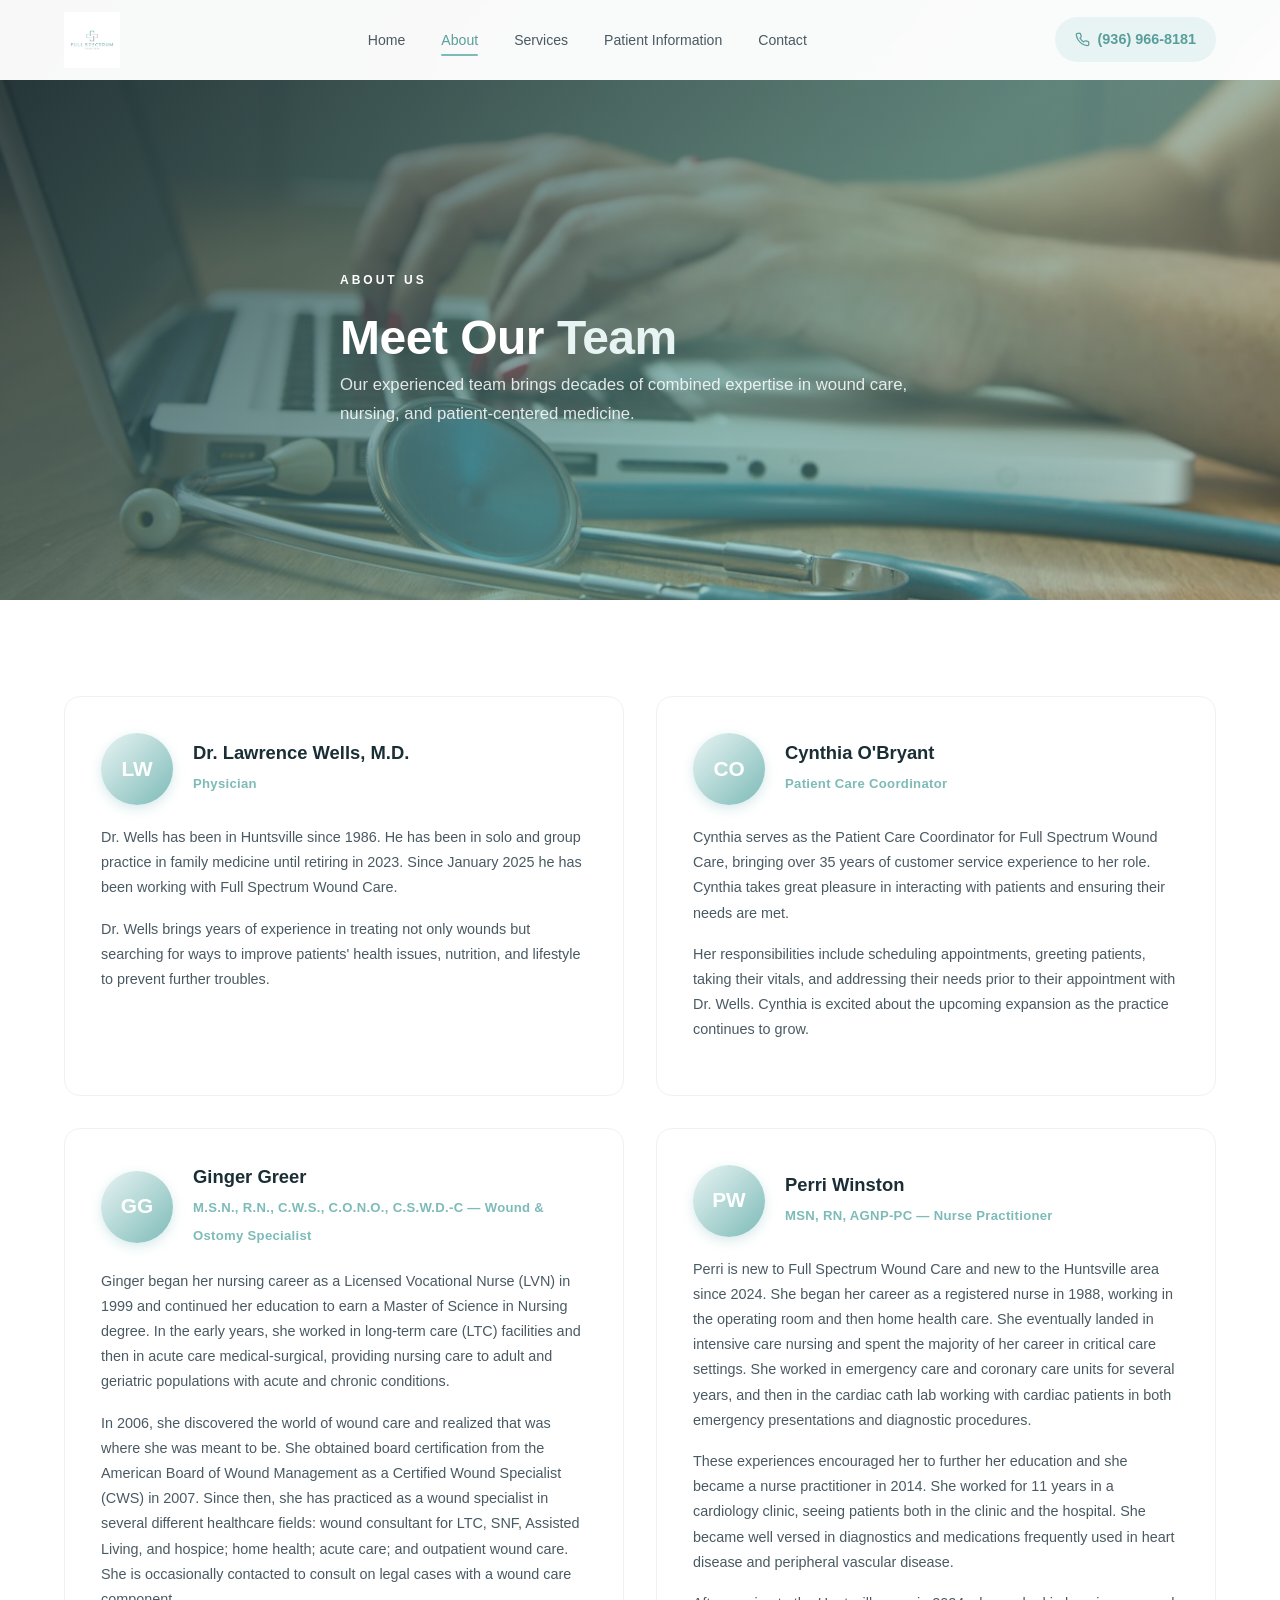
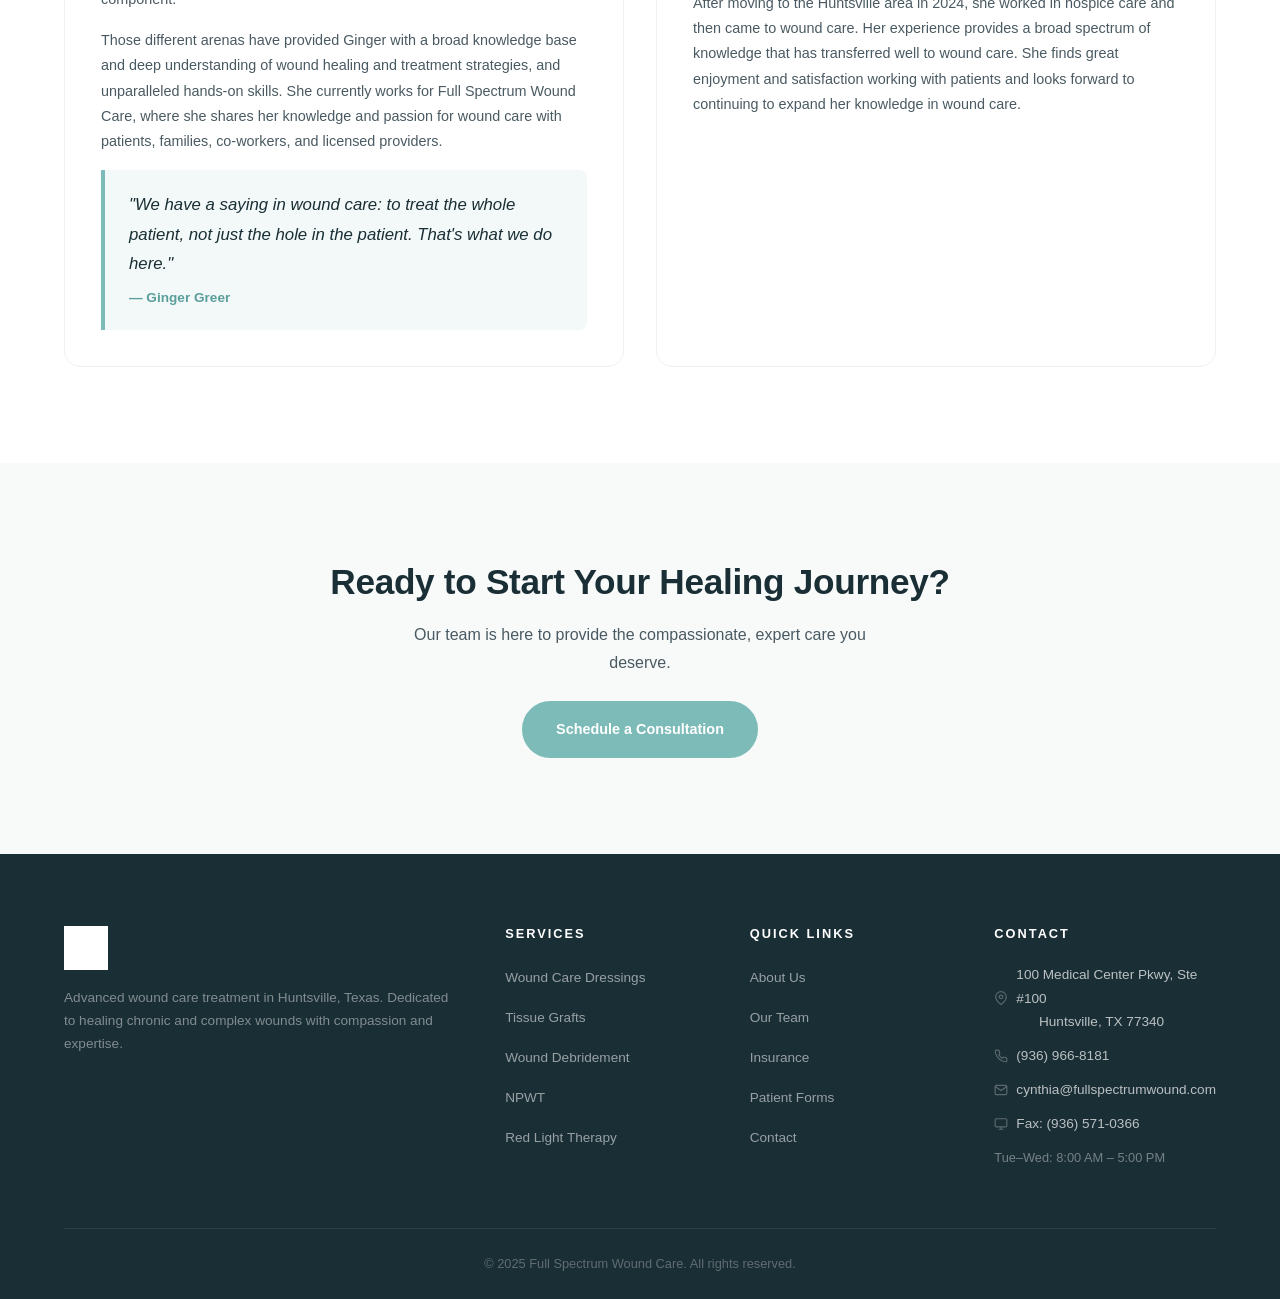
==== about.html @ 324b4cf7 "fix: cache bust CSS" ====
<!DOCTYPE html>
<html lang="en">
<head>
  <meta charset="UTF-8">
  <meta name="viewport" content="width=device-width, initial-scale=1.0">
  <title>About Us | Full Spectrum Wound Care</title>
  <link rel="icon" href="favicon.ico" />
  <link rel="stylesheet" href="styles.css?v=1772820398" />
</head>
<body>

  <!-- Navigation -->
  <nav class="navbar">
    <div class="container">
      <a href="index.html" class="nav-logo"><img src="logo.png" alt="Full Spectrum Wound Care" /></a>
      <ul class="nav-links">
        <li><a href="index.html">Home</a></li>
        <li><a href="about.html" class="active">About</a></li>
        <li><a href="services.html">Services</a></li>
        <li><a href="patient-info.html">Patient Information</a></li>
        <li><a href="contact.html">Contact</a></li>
      </ul>
      <a href="tel:9369668181" class="nav-phone">
        <svg viewBox="0 0 24 24" fill="none" stroke="currentColor" stroke-width="2"><path d="M22 16.92v3a2 2 0 01-2.18 2 19.79 19.79 0 01-8.63-3.07 19.5 19.5 0 01-6-6 19.79 19.79 0 01-3.07-8.67A2 2 0 014.11 2h3a2 2 0 012 1.72c.127.96.361 1.903.7 2.81a2 2 0 01-.45 2.11L8.09 9.91a16 16 0 006 6l1.27-1.27a2 2 0 012.11-.45c.907.339 1.85.573 2.81.7A2 2 0 0122 16.92z"/></svg>
        (936) 966-8181
      </a>
      <button class="mobile-toggle" aria-label="Menu"><span></span><span></span><span></span></button>
    </div>
  </nav>

  <!-- Page Header -->
  <section class="hero-with-image" style="padding: 130px 0 60px;">
    <style>.hero-with-image::before { background-image: url('images/medical-care.jpg'); }</style>
    <div class="container">
      <span class="section-label">About Us</span>
      <h1>Meet Our <span>Team</span></h1>
      <p style="max-width: 600px; font-size: 1.05rem;">Our experienced team brings decades of combined expertise in wound care, nursing, and patient-centered medicine.</p>
    </div>
  </section>

  <!-- Team -->
  <section class="section">
    <div class="container">
      <div class="team-grid">

        <!-- Dr. Wells -->
        <div class="team-card fade-in">
          <div class="team-header">
            <div class="team-avatar">LW</div>
            <div class="team-info">
              <h3>Dr. Lawrence Wells, M.D.</h3>
              <span class="role">Physician</span>
            </div>
          </div>
          <p>Dr. Wells has been in Huntsville since 1986. He has been in solo and group practice in family medicine until retiring in 2023. Since January 2025 he has been working with Full Spectrum Wound Care.</p>
          <p>Dr. Wells brings years of experience in treating not only wounds but searching for ways to improve patients' health issues, nutrition, and lifestyle to prevent further troubles.</p>
        </div>

        <!-- Cynthia -->
        <div class="team-card fade-in">
          <div class="team-header">
            <div class="team-avatar">CO</div>
            <div class="team-info">
              <h3>Cynthia O'Bryant</h3>
              <span class="role">Patient Care Coordinator</span>
            </div>
          </div>
          <p>Cynthia serves as the Patient Care Coordinator for Full Spectrum Wound Care, bringing over 35 years of customer service experience to her role. Cynthia takes great pleasure in interacting with patients and ensuring their needs are met.</p>
          <p>Her responsibilities include scheduling appointments, greeting patients, taking their vitals, and addressing their needs prior to their appointment with Dr. Wells. Cynthia is excited about the upcoming expansion as the practice continues to grow.</p>
        </div>

        <!-- Ginger -->
        <div class="team-card fade-in">
          <div class="team-header">
            <div class="team-avatar">GG</div>
            <div class="team-info">
              <h3>Ginger Greer</h3>
              <span class="role">M.S.N., R.N., C.W.S., C.O.N.O., C.S.W.D.-C — Wound &amp; Ostomy Specialist</span>
            </div>
          </div>
          <p>Ginger began her nursing career as a Licensed Vocational Nurse (LVN) in 1999 and continued her education to earn a Master of Science in Nursing degree. In the early years, she worked in long-term care (LTC) facilities and then in acute care medical-surgical, providing nursing care to adult and geriatric populations with acute and chronic conditions.</p>
          <p>In 2006, she discovered the world of wound care and realized that was where she was meant to be. She obtained board certification from the American Board of Wound Management as a Certified Wound Specialist (CWS) in 2007. Since then, she has practiced as a wound specialist in several different healthcare fields: wound consultant for LTC, SNF, Assisted Living, and hospice; home health; acute care; and outpatient wound care. She is occasionally contacted to consult on legal cases with a wound care component.</p>
          <p>Those different arenas have provided Ginger with a broad knowledge base and deep understanding of wound healing and treatment strategies, and unparalleled hands-on skills. She currently works for Full Spectrum Wound Care, where she shares her knowledge and passion for wound care with patients, families, co-workers, and licensed providers.</p>
          <div class="team-quote">
            "We have a saying in wound care: to treat the whole patient, not just the hole in the patient. That's what we do here."
            <cite>— Ginger Greer</cite>
          </div>
        </div>

        <!-- Perri -->
        <div class="team-card fade-in">
          <div class="team-header">
            <div class="team-avatar">PW</div>
            <div class="team-info">
              <h3>Perri Winston</h3>
              <span class="role">MSN, RN, AGNP-PC — Nurse Practitioner</span>
            </div>
          </div>
          <p>Perri is new to Full Spectrum Wound Care and new to the Huntsville area since 2024. She began her career as a registered nurse in 1988, working in the operating room and then home health care. She eventually landed in intensive care nursing and spent the majority of her career in critical care settings. She worked in emergency care and coronary care units for several years, and then in the cardiac cath lab working with cardiac patients in both emergency presentations and diagnostic procedures.</p>
          <p>These experiences encouraged her to further her education and she became a nurse practitioner in 2014. She worked for 11 years in a cardiology clinic, seeing patients both in the clinic and the hospital. She became well versed in diagnostics and medications frequently used in heart disease and peripheral vascular disease.</p>
          <p>After moving to the Huntsville area in 2024, she worked in hospice care and then came to wound care. Her experience provides a broad spectrum of knowledge that has transferred well to wound care. She finds great enjoyment and satisfaction working with patients and looks forward to continuing to expand her knowledge in wound care.</p>
        </div>

      </div>
    </div>
  </section>

  <!-- CTA -->
  <section class="section section-alt" style="text-align: center;">
    <div class="container fade-in">
      <h2>Ready to Start Your Healing Journey?</h2>
      <p style="max-width: 500px; margin: 0 auto 24px;">Our team is here to provide the compassionate, expert care you deserve.</p>
      <a href="contact.html" class="btn btn-primary">Schedule a Consultation</a>
    </div>
  </section>

  <!-- Footer -->
  <footer class="footer">
    <div class="container">
      <div class="footer-grid">
        <div class="footer-brand">
          <img src="logo.png" alt="Full Spectrum Wound Care" />
          <p>Advanced wound care treatment in Huntsville, Texas. Dedicated to healing chronic and complex wounds with compassion and expertise.</p>
        </div>
        <div>
          <h4>Services</h4>
          <ul>
            <li><a href="services.html#advanced-dressings">Wound Care Dressings</a></li>
            <li><a href="services.html#tissue-grafts">Tissue Grafts</a></li>
            <li><a href="services.html#debridement">Wound Debridement</a></li>
            <li><a href="services.html#npwt">NPWT</a></li>
            <li><a href="services.html#red-light">Red Light Therapy</a></li>
          </ul>
        </div>
        <div>
          <h4>Quick Links</h4>
          <ul>
            <li><a href="about.html">About Us</a></li>
            <li><a href="about.html">Our Team</a></li>
            <li><a href="patient-info.html">Insurance</a></li>
            <li><a href="new-patient-form.html">Patient Forms</a></li>
            <li><a href="contact.html">Contact</a></li>
          </ul>
        </div>
        <div class="footer-info">
          <h4>Contact</h4>
          <p><svg viewBox="0 0 24 24" fill="none" stroke="currentColor" stroke-width="2"><path d="M21 10c0 7-9 13-9 13s-9-6-9-13a9 9 0 0118 0z"/><circle cx="12" cy="10" r="3"/></svg> 100 Medical Center Pkwy, Ste #100<br>&nbsp;&nbsp;&nbsp;&nbsp;&nbsp;&nbsp;Huntsville, TX 77340</p>
          <p><svg viewBox="0 0 24 24" fill="none" stroke="currentColor" stroke-width="2"><path d="M22 16.92v3a2 2 0 01-2.18 2 19.79 19.79 0 01-8.63-3.07 19.5 19.5 0 01-6-6 19.79 19.79 0 01-3.07-8.67A2 2 0 014.11 2h3a2 2 0 012 1.72c.127.96.361 1.903.7 2.81a2 2 0 01-.45 2.11L8.09 9.91a16 16 0 006 6l1.27-1.27a2 2 0 012.11-.45c.907.339 1.85.573 2.81.7A2 2 0 0122 16.92z"/></svg> (936) 966-8181</p>
          <p><svg viewBox="0 0 24 24" fill="none" stroke="currentColor" stroke-width="2"><path d="M4 4h16c1.1 0 2 .9 2 2v12c0 1.1-.9 2-2 2H4c-1.1 0-2-.9-2-2V6c0-1.1.9-2 2-2z"/><polyline points="22,6 12,13 2,6"/></svg> cynthia@fullspectrumwound.com</p>
          <p><svg viewBox="0 0 24 24" fill="none" stroke="currentColor" stroke-width="2"><rect x="2" y="3" width="20" height="14" rx="2"/><path d="M8 21h8m-4-4v4"/></svg> Fax: (936) 571-0366</p>
          <p style="margin-top: 12px; font-size: 0.8rem; color: rgba(255,255,255,0.4);">Tue–Wed: 8:00 AM – 5:00 PM</p>
        </div>
      </div>
      <div class="footer-bottom">&copy; 2025 Full Spectrum Wound Care. All rights reserved.</div>
    </div>
  </footer>

  <button class="back-to-top" aria-label="Back to top">
    <svg width="20" height="20" viewBox="0 0 24 24" fill="none" stroke="currentColor" stroke-width="2"><polyline points="18 15 12 9 6 15"/></svg>
  </button>
  <script src="script.js"></script>
</body>
</html>
---- styles.css ----
/* ============================================
   Full Spectrum Wound Care — Styles v2
   Colors extracted from official logo
   Inspired by RestorixHealth, Medipark templates
   ============================================ */

:root {
  --teal: #7DBBB8;
  --teal-dark: #5a9e9b;
  --teal-darker: #3d7f7c;
  --teal-light: #e8f4f3;
  --teal-bg: #f2f9f8;
  --grey: #A8A9AB;
  --text-dark: #1a2e35;
  --text-heading: #2d3a3f;
  --text-body: #4a5a62;
  --text-light: #8a9ba3;
  --white: #ffffff;
  --off-white: #f8fafa;
  --border: #dce5e8;
  --border-light: #eef2f4;
  --shadow: rgba(45, 58, 63, 0.06);
  --shadow-md: rgba(45, 58, 63, 0.1);
  --shadow-lg: rgba(45, 58, 63, 0.15);
  --radius: 8px;
  --radius-lg: 16px;
  --radius-xl: 24px;
  --max-width: 1200px;
  --nav-height: 80px;
}

/* Reset & Base */
*, *::before, *::after { margin: 0; padding: 0; box-sizing: border-box; }

html { scroll-behavior: smooth; font-size: 16px; }

body {
  font-family: 'Segoe UI', -apple-system, BlinkMacSystemFont, 'Helvetica Neue', Arial, sans-serif;
  color: var(--text-body);
  background: var(--white);
  line-height: 1.75;
  -webkit-font-smoothing: antialiased;
}

img { max-width: 100%; height: auto; display: block; }
a { color: var(--teal-dark); text-decoration: none; transition: color 0.2s; }
a:hover { color: var(--teal-darker); }

h1, h2, h3, h4, h5 { color: var(--text-dark); line-height: 1.3; font-weight: 700; }
h1 { font-size: 3rem; letter-spacing: -0.5px; }
h2 { font-size: 2.2rem; margin-bottom: 1rem; letter-spacing: -0.3px; }
h3 { font-size: 1.35rem; margin-bottom: 0.75rem; }
h4 { font-size: 1.1rem; margin-bottom: 0.5rem; }
p { margin-bottom: 1rem; }

.container { max-width: var(--max-width); margin: 0 auto; padding: 0 24px; }
.section { padding: 96px 0; }
.section-alt { background: var(--off-white); }
.section-teal { background: var(--teal-bg); }
.section-title { text-align: center; margin-bottom: 16px; }
.section-subtitle {
  text-align: center; color: var(--text-light); font-size: 1.1rem;
  margin-bottom: 56px; max-width: 560px; margin-left: auto; margin-right: auto; line-height: 1.7;
}
.section-label {
  display: inline-block; color: var(--teal-dark); font-size: 0.75rem; font-weight: 700;
  text-transform: uppercase; letter-spacing: 3px; margin-bottom: 16px;
}

/* ============================================
   Navigation
   ============================================ */
.navbar {
  position: fixed; top: 0; left: 0; right: 0; height: var(--nav-height);
  background: rgba(255, 255, 255, 0.97); backdrop-filter: blur(12px);
  border-bottom: 1px solid transparent; z-index: 1000; transition: all 0.3s;
}
.navbar.scrolled { border-bottom-color: var(--border-light); box-shadow: 0 1px 24px var(--shadow); }
.navbar .container { display: flex; align-items: center; justify-content: space-between; height: 100%; }
.nav-logo img { height: 56px; width: auto; }
.nav-links { display: flex; align-items: center; gap: 36px; list-style: none; }
.nav-links a {
  color: var(--text-body); font-size: 0.88rem; font-weight: 500;
  position: relative; padding: 4px 0; transition: color 0.2s;
}
.nav-links a::after {
  content: ''; position: absolute; bottom: -4px; left: 0; width: 0; height: 2px;
  background: var(--teal); border-radius: 1px; transition: width 0.3s;
}
.nav-links a:hover::after, .nav-links a.active::after { width: 100%; }
.nav-links a:hover, .nav-links a.active { color: var(--teal-dark); }
.nav-phone {
  display: flex; align-items: center; gap: 8px; color: var(--teal-dark);
  font-weight: 700; font-size: 0.9rem; background: var(--teal-light);
  padding: 10px 20px; border-radius: 50px; transition: all 0.2s;
}
.nav-phone:hover { background: var(--teal); color: white; }
.nav-phone svg { width: 15px; height: 15px; }
.mobile-toggle { display: none; background: none; border: none; cursor: pointer; padding: 8px; }
.mobile-toggle span { display: block; width: 22px; height: 2px; background: var(--text-dark); margin: 5px 0; transition: all 0.3s; border-radius: 1px; }

/* ============================================
   Hero
   ============================================ */
.hero {
  padding: 160px 0 96px;
  background: linear-gradient(160deg, var(--white) 0%, var(--teal-bg) 50%, var(--teal-light) 100%);
  position: relative; overflow: hidden;
}
.hero::before {
  content: ''; position: absolute; top: -50%; right: -20%; width: 600px; height: 600px;
  background: radial-gradient(circle, rgba(125, 187, 184, 0.08) 0%, transparent 70%); border-radius: 50%;
}
.hero-with-image {
  padding: 0; position: relative; overflow: hidden; min-height: 600px;
  display: flex; align-items: center;
}
.hero-with-image::before {
  content: ''; position: absolute; inset: 0; background-size: cover; background-position: center; z-index: 0;
}
.hero-with-image::after {
  content: ''; position: absolute; inset: 0;
  background: linear-gradient(135deg, rgba(26,46,53,0.82) 0%, rgba(90,158,155,0.6) 60%, rgba(125,187,184,0.3) 100%);
  z-index: 1;
}
.hero-with-image .container { position: relative; z-index: 2; padding-top: 120px; padding-bottom: 80px; }
.hero-with-image h1, .hero-with-image p, .hero-with-image .tagline, .hero-with-image .section-label { color: white; }
.hero-with-image h1 span { color: var(--teal-light); }
.hero-with-image .tagline { opacity: 0.85; }
.hero-with-image p { color: rgba(255,255,255,0.85); }

.hero-content { max-width: 640px; }
.hero h1 span { color: var(--teal); }
.tagline { font-size: 1.15rem; color: var(--text-light); margin-bottom: 20px; font-weight: 400; }
.hero-buttons { display: flex; gap: 16px; flex-wrap: wrap; margin-top: 32px; }

/* Buttons */
.btn {
  display: inline-flex; align-items: center; gap: 8px; padding: 14px 32px;
  border-radius: 50px; font-size: 0.9rem; font-weight: 600; cursor: pointer;
  transition: all 0.3s; border: 2px solid transparent; text-decoration: none;
}
.btn-primary { background: var(--teal); color: var(--white); border-color: var(--teal); }
.btn-primary:hover {
  background: var(--teal-dark); border-color: var(--teal-dark); color: var(--white);
  transform: translateY(-2px); box-shadow: 0 8px 24px rgba(125, 187, 184, 0.35);
}
.btn-outline { background: transparent; color: var(--teal-dark); border-color: var(--teal); }
.btn-outline:hover { background: var(--teal); color: var(--white); transform: translateY(-2px); }
.btn-white { background: white; color: var(--teal-dark); border-color: white; }
.btn-white:hover { background: var(--teal-light); transform: translateY(-2px); }
.btn-white-outline { background: transparent; color: white; border-color: rgba(255,255,255,0.5); }
.btn-white-outline:hover { background: rgba(255,255,255,0.15); border-color: white; color: white; }

/* ============================================
   Feature Row (image + text side by side)
   ============================================ */
.feature-row { display: grid; grid-template-columns: 1fr 1fr; gap: 64px; align-items: center; }
.feature-row.reverse { direction: rtl; }
.feature-row.reverse > * { direction: ltr; }
.feature-image { border-radius: var(--radius-xl); overflow: hidden; box-shadow: 0 20px 60px var(--shadow-lg); }
.feature-image img { width: 100%; height: 380px; object-fit: cover; }

/* ============================================
   Service Cards
   ============================================ */
.services-grid { display: grid; grid-template-columns: repeat(3, 1fr); gap: 24px; }
.service-card {
  background: var(--white); border: 1px solid var(--border-light); border-radius: var(--radius-lg);
  padding: 36px 28px; text-align: center; transition: all 0.3s; text-decoration: none; display: block;
}
.service-card:hover {
  transform: translateY(-6px); box-shadow: 0 16px 48px var(--shadow-md);
  border-color: var(--teal);
}
.service-icon {
  width: 60px; height: 60px; background: var(--teal-light); border-radius: var(--radius-lg);
  display: flex; align-items: center; justify-content: center; margin: 0 auto 20px; color: var(--teal-dark);
  transition: all 0.3s;
}
.service-card:hover .service-icon { background: var(--teal); color: white; }
.service-icon svg { width: 26px; height: 26px; }
.service-card h3 { font-size: 1.05rem; margin-bottom: 10px; color: var(--text-dark); }
.service-card p { font-size: 0.88rem; color: var(--text-light); margin-bottom: 16px; line-height: 1.6; }
.service-card .learn-more { color: var(--teal-dark); font-size: 0.82rem; font-weight: 600; letter-spacing: 0.5px; }

/* ============================================
   Stats Bar
   ============================================ */
.stats-bar {
  background: linear-gradient(135deg, var(--teal-darker) 0%, var(--teal-dark) 50%, var(--teal) 100%);
  padding: 56px 0; position: relative; overflow: hidden;
}
.stats-bar::before {
  content: ''; position: absolute; inset: 0;
  background: url("data:image/svg+xml,%3Csvg width='60' height='60' viewBox='0 0 60 60' xmlns='http://www.w3.org/2000/svg'%3E%3Cg fill='none' fill-rule='evenodd'%3E%3Cg fill='%23ffffff' fill-opacity='0.04'%3E%3Cpath d='M36 34v-4h-2v4h-4v2h4v4h2v-4h4v-2h-4zm0-30V0h-2v4h-4v2h4v4h2V6h4V4h-4zM6 34v-4H4v4H0v2h4v4h2v-4h4v-2H6zM6 4V0H4v4H0v2h4v4h2V6h4V4H6z'/%3E%3C/g%3E%3C/g%3E%3C/svg%3E");
  opacity: 0.5;
}
.stats-grid { display: grid; grid-template-columns: repeat(4, 1fr); gap: 32px; text-align: center; position: relative; z-index: 1; }
.stat-item { padding: 8px 0; }
.stat-item h3 {
  color: white; font-size: 3rem; margin-bottom: 8px; font-weight: 800; letter-spacing: -1px;
  text-shadow: 0 2px 4px rgba(0,0,0,0.1);
}
.stat-item p {
  color: rgba(255,255,255,0.75); font-size: 0.78rem; text-transform: uppercase;
  letter-spacing: 2px; margin: 0; font-weight: 500;
}

/* ============================================
   CTA Section
   ============================================ */
.cta-section { position: relative; padding: 96px 0; text-align: center; overflow: hidden; }
.cta-section::before { content: ''; position: absolute; inset: 0; background: url('images/elderly-care.jpg') center/cover no-repeat; z-index: 0; }
.cta-section::after {
  content: ''; position: absolute; inset: 0;
  background: linear-gradient(135deg, rgba(26,46,53,0.88) 0%, rgba(90,158,155,0.75) 100%); z-index: 1;
}
.cta-section .container { position: relative; z-index: 2; }
.cta-section h2 { color: white; font-size: 2.4rem; }
.cta-section p { color: rgba(255,255,255,0.85); }

/* ============================================
   Team
   ============================================ */
.team-grid { display: grid; grid-template-columns: repeat(2, 1fr); gap: 32px; }
.team-card {
  background: var(--white); border: 1px solid var(--border-light); border-radius: var(--radius-lg);
  padding: 36px; transition: all 0.3s;
}
.team-card:hover { box-shadow: 0 12px 40px var(--shadow-md); transform: translateY(-2px); }
.team-header { display: flex; align-items: center; gap: 20px; margin-bottom: 20px; }
.team-avatar {
  width: 72px; height: 72px; border-radius: 50%; background: linear-gradient(135deg, var(--teal-light) 0%, var(--teal) 100%);
  display: flex; align-items: center; justify-content: center; font-size: 1.3rem;
  font-weight: 700; color: white; flex-shrink: 0; box-shadow: 0 4px 12px rgba(125,187,184,0.3);
}
.team-info h3 { margin-bottom: 4px; font-size: 1.15rem; }
.team-info .role { color: var(--teal); font-size: 0.82rem; font-weight: 600; letter-spacing: 0.3px; }
.team-card p { font-size: 0.9rem; line-height: 1.75; }
.team-quote {
  background: var(--teal-bg); border-left: 4px solid var(--teal); padding: 20px 24px;
  border-radius: 0 var(--radius) var(--radius) 0; margin-top: 16px;
  font-style: italic; color: var(--text-dark); font-size: 1.05rem;
}
.team-quote cite { display: block; margin-top: 8px; font-style: normal; font-weight: 600; color: var(--teal-dark); font-size: 0.85rem; }

/* ============================================
   Services Detail (accordion)
   ============================================ */
.service-detail {
  background: var(--white); border: 1px solid var(--border-light);
  border-radius: var(--radius-lg); margin-bottom: 16px; overflow: hidden;
  transition: box-shadow 0.3s;
}
.service-detail:hover { box-shadow: 0 4px 20px var(--shadow); }
.service-detail-header {
  padding: 24px 32px; cursor: pointer; display: flex; align-items: center;
  justify-content: space-between; transition: background 0.2s;
}
.service-detail-header:hover { background: var(--off-white); }
.service-detail-header h3 { margin: 0; display: flex; align-items: center; gap: 12px; }
.service-detail-header .chevron { transition: transform 0.3s; color: var(--teal); font-size: 1.2rem; }
.service-detail.open .chevron { transform: rotate(180deg); }
.service-detail-body { max-height: 0; overflow: hidden; transition: max-height 0.4s ease; }
.service-detail.open .service-detail-body { max-height: 5000px; }
.service-detail-content { padding: 0 32px 32px; }
.service-detail-content h4 { color: var(--teal-dark); margin-top: 24px; margin-bottom: 12px; font-size: 1rem; }
.service-detail-content h4:first-child { margin-top: 0; }
.service-detail-content ul { padding-left: 0; list-style: none; margin-bottom: 16px; }
.service-detail-content ul li {
  padding: 10px 0 10px 28px; position: relative; border-bottom: 1px solid var(--border-light);
  font-size: 0.92rem;
}
.service-detail-content ul li:last-child { border-bottom: none; }
.service-detail-content ul li::before {
  content: ''; position: absolute; left: 0; top: 18px; width: 8px; height: 8px;
  background: var(--teal); border-radius: 50%;
}
.service-detail-content ul li strong { color: var(--text-dark); }

/* ============================================
   FAQ
   ============================================ */
.faq-item {
  background: var(--white); border: 1px solid var(--border-light);
  border-radius: var(--radius-lg); margin-bottom: 12px; overflow: hidden;
  transition: box-shadow 0.2s;
}
.faq-item:hover { box-shadow: 0 2px 12px var(--shadow); }
.faq-question {
  padding: 22px 28px; cursor: pointer; display: flex; align-items: center;
  justify-content: space-between; font-weight: 600; color: var(--text-dark);
  font-size: 1rem; transition: background 0.2s;
}
.faq-question:hover { background: var(--off-white); }
.faq-question .icon { font-size: 1.4rem; color: var(--teal); transition: transform 0.3s; flex-shrink: 0; margin-left: 16px; }
.faq-item.open .faq-question .icon { transform: rotate(45deg); }
.faq-item.open .faq-question { background: var(--teal-bg); }
.faq-answer { max-height: 0; overflow: hidden; transition: max-height 0.3s ease; }
.faq-answer-inner { padding: 0 28px 22px; color: var(--text-body); font-size: 0.95rem; line-height: 1.7; }
.faq-item.open .faq-answer { max-height: 300px; }

/* ============================================
   Insurance
   ============================================ */
.insurance-grid { display: grid; grid-template-columns: repeat(4, 1fr); gap: 16px; }
.insurance-item {
  background: var(--white); border: 1px solid var(--border-light); border-radius: var(--radius-lg);
  padding: 24px 16px; text-align: center; font-weight: 600; color: var(--text-dark);
  font-size: 0.9rem; transition: all 0.2s;
}
.insurance-item:hover { border-color: var(--teal); box-shadow: 0 4px 16px var(--shadow); transform: translateY(-2px); }

/* ============================================
   Contact
   ============================================ */
.contact-grid { display: grid; grid-template-columns: 1fr 1fr; gap: 48px; }
.contact-form { display: flex; flex-direction: column; gap: 20px; }
.form-group { display: flex; flex-direction: column; gap: 6px; }
.form-group label { font-weight: 600; font-size: 0.82rem; color: var(--text-dark); letter-spacing: 0.3px; }
.form-group input, .form-group textarea, .form-group select {
  padding: 14px 18px; border: 1px solid var(--border); border-radius: var(--radius-lg);
  font-size: 0.92rem; font-family: inherit; color: var(--text-body);
  transition: border-color 0.2s, box-shadow 0.2s; background: var(--white);
}
.form-group input:focus, .form-group textarea:focus, .form-group select:focus {
  outline: none; border-color: var(--teal); box-shadow: 0 0 0 4px rgba(125, 187, 184, 0.12);
}
.form-group textarea { min-height: 120px; resize: vertical; }

.contact-info-card { background: var(--teal-bg); border-radius: var(--radius-xl); padding: 36px; }
.contact-info-item { display: flex; align-items: flex-start; gap: 16px; margin-bottom: 28px; }
.contact-info-item:last-child { margin-bottom: 0; }
.contact-info-icon {
  width: 44px; height: 44px; background: var(--teal); border-radius: var(--radius);
  display: flex; align-items: center; justify-content: center; color: white; flex-shrink: 0;
}
.contact-info-icon svg { width: 18px; height: 18px; }
.contact-info-text h4 { margin-bottom: 4px; font-size: 0.9rem; }
.contact-info-text p { margin: 0; font-size: 0.88rem; color: var(--text-body); }

.emergency-notice {
  background: #fef2f2; border: 1px solid #fecaca; border-radius: var(--radius-lg);
  padding: 16px 20px; margin-bottom: 24px; color: #991b1b; font-size: 0.88rem; font-weight: 500;
}
.provider-notice {
  background: var(--teal-light); border: 1px solid var(--teal); border-radius: var(--radius-lg);
  padding: 16px 20px; margin-top: 24px; font-size: 0.88rem;
}

/* ============================================
   Patient Info
   ============================================ */
.patient-options { display: grid; grid-template-columns: 1fr 1fr; gap: 32px; margin-bottom: 48px; }
.patient-option-card {
  background: var(--white); border: 2px solid var(--border-light); border-radius: var(--radius-xl);
  padding: 48px 32px; text-align: center; transition: all 0.3s;
}
.patient-option-card:hover { border-color: var(--teal); box-shadow: 0 12px 40px var(--shadow-md); transform: translateY(-4px); }
.patient-option-card .option-icon {
  width: 72px; height: 72px; background: linear-gradient(135deg, var(--teal-light), var(--teal-bg));
  border-radius: 50%; display: flex; align-items: center; justify-content: center;
  margin: 0 auto 24px; color: var(--teal-dark);
}
.patient-option-card .option-icon svg { width: 30px; height: 30px; }
.patient-option-card h3 { margin-bottom: 12px; }
.patient-option-card p { font-size: 0.88rem; color: var(--text-light); margin-bottom: 24px; }

/* Map */
.map-container { border-radius: var(--radius-xl); overflow: hidden; border: 1px solid var(--border-light); margin-top: 32px; }
.map-container iframe { width: 100%; height: 300px; border: none; }

/* ============================================
   Footer
   ============================================ */
.footer { background: var(--text-dark); color: rgba(255, 255, 255, 0.7); padding: 72px 0 24px; }
.footer-grid { display: grid; grid-template-columns: 2fr 1fr 1fr 1fr; gap: 48px; margin-bottom: 48px; }
.footer-brand img { height: 44px; margin-bottom: 16px; filter: brightness(10); }
.footer-brand p { font-size: 0.85rem; line-height: 1.7; color: rgba(255, 255, 255, 0.45); }
.footer h4 { color: var(--white); font-size: 0.8rem; text-transform: uppercase; letter-spacing: 2px; margin-bottom: 20px; }
.footer ul { list-style: none; }
.footer ul li { margin-bottom: 12px; }
.footer ul li a { color: rgba(255, 255, 255, 0.55); font-size: 0.85rem; transition: color 0.2s; }
.footer ul li a:hover { color: var(--teal); }
.footer-info p { font-size: 0.85rem; margin-bottom: 10px; display: flex; align-items: center; gap: 8px; }
.footer-info svg { width: 14px; height: 14px; flex-shrink: 0; opacity: 0.4; }
.footer-bottom { border-top: 1px solid rgba(255, 255, 255, 0.08); padding-top: 24px; text-align: center; font-size: 0.8rem; color: rgba(255, 255, 255, 0.3); }

/* ============================================
   Back to Top
   ============================================ */
.back-to-top {
  position: fixed; bottom: 32px; right: 32px; width: 48px; height: 48px;
  background: var(--teal); color: white; border: none; border-radius: var(--radius-lg);
  cursor: pointer; display: flex; align-items: center; justify-content: center;
  opacity: 0; visibility: hidden; transition: all 0.3s;
  box-shadow: 0 8px 24px rgba(125, 187, 184, 0.3); z-index: 999;
}
.back-to-top.visible { opacity: 1; visibility: visible; }
.back-to-top:hover { background: var(--teal-dark); transform: translateY(-3px); }

/* ============================================
   New Patient Form
   ============================================ */
.form-page-container { max-width: 900px; margin: 0 auto; }
.form-section {
  background: var(--white); border: 1px solid var(--border-light);
  border-radius: var(--radius-xl); padding: 36px; margin-bottom: 24px;
}
.form-section h3 {
  color: var(--teal-dark); border-bottom: 2px solid var(--teal-light);
  padding-bottom: 12px; margin-bottom: 24px;
}
.form-row { display: grid; grid-template-columns: 1fr 1fr; gap: 20px; }
.form-row-3 { display: grid; grid-template-columns: 1fr 1fr 1fr; gap: 20px; }
.form-group-inline { display: flex; align-items: center; gap: 12px; flex-wrap: wrap; }
.checkbox-grid { display: grid; grid-template-columns: repeat(3, 1fr); gap: 6px; }
.checkbox-item {
  display: flex; align-items: center; gap: 8px; padding: 7px 10px;
  border-radius: 6px; font-size: 0.84rem; transition: background 0.2s; cursor: pointer;
}
.checkbox-item:hover { background: var(--teal-bg); }
.checkbox-item input[type="checkbox"], .checkbox-item input[type="radio"] { accent-color: var(--teal); width: 16px; height: 16px; }

.med-table { width: 100%; border-collapse: collapse; margin-bottom: 12px; }
.med-table th {
  background: var(--teal-bg); padding: 12px; font-size: 0.78rem; text-transform: uppercase;
  letter-spacing: 1px; color: var(--text-heading); text-align: left; border-bottom: 2px solid var(--teal);
}
.med-table td { padding: 4px; border-bottom: 1px solid var(--border-light); }
.med-table input {
  width: 100%; padding: 10px; border: 1px solid var(--border); border-radius: 6px;
  font-size: 0.85rem; font-family: inherit;
}
.med-table input:focus { outline: none; border-color: var(--teal); }

.add-row-btn {
  background: var(--teal-light); color: var(--teal-dark); border: 1px dashed var(--teal);
  padding: 10px 20px; border-radius: 50px; cursor: pointer; font-size: 0.82rem;
  font-weight: 600; transition: all 0.2s;
}
.add-row-btn:hover { background: var(--teal); color: white; border-style: solid; }

.form-actions { display: flex; gap: 16px; justify-content: center; margin-top: 32px; flex-wrap: wrap; }

.family-table { width: 100%; border-collapse: collapse; }
.family-table th {
  background: var(--teal-bg); padding: 12px 8px; font-size: 0.68rem; text-transform: uppercase;
  letter-spacing: 1px; color: var(--text-heading); text-align: center; border-bottom: 2px solid var(--teal);
}
.family-table th:first-child { text-align: left; }
.family-table td { padding: 10px 8px; border-bottom: 1px solid var(--border-light); text-align: center; font-size: 0.85rem; }
.family-table td:first-child { text-align: left; font-weight: 500; }
.family-table input[type="checkbox"] { accent-color: var(--teal); width: 16px; height: 16px; }

/* Print */
@media print {
  .navbar, .footer, .back-to-top, .form-actions, .no-print { display: none !important; }
  .form-section { break-inside: avoid; border: 1px solid #ddd; }
  body { font-size: 11px; padding: 0; }
  .section { padding: 20px 0; }
}

/* ============================================
   Animations — always visible, subtle entrance on scroll
   ============================================ */
.fade-in {
  opacity: 1;
  transform: translateY(0);
}

/* ============================================
   Responsive
   ============================================ */
@media (max-width: 992px) {
  .services-grid { grid-template-columns: repeat(2, 1fr); }
  .team-grid { grid-template-columns: 1fr; }
  .footer-grid { grid-template-columns: 1fr 1fr; gap: 32px; }
  .contact-grid { grid-template-columns: 1fr; }
  .patient-options { grid-template-columns: 1fr; }
  .form-row, .form-row-3 { grid-template-columns: 1fr; }
  .checkbox-grid { grid-template-columns: repeat(2, 1fr); }
  .insurance-grid { grid-template-columns: repeat(3, 1fr); }
  .feature-row { grid-template-columns: 1fr; gap: 32px; }
  .feature-row.reverse { direction: ltr; }
  .stats-grid { grid-template-columns: repeat(2, 1fr); gap: 24px; }
}

@media (max-width: 768px) {
  h1 { font-size: 2.2rem; }
  h2 { font-size: 1.7rem; }
  .section { padding: 64px 0; }
  .nav-links {
    display: none; position: fixed; top: var(--nav-height); left: 0; right: 0;
    background: white; flex-direction: column; padding: 24px; gap: 0;
    border-bottom: 1px solid var(--border); box-shadow: 0 8px 30px var(--shadow);
  }
  .nav-links.open { display: flex; }
  .nav-links li { width: 100%; }
  .nav-links a { display: block; padding: 14px 0; border-bottom: 1px solid var(--border-light); }
  .nav-phone { display: none; }
  .mobile-toggle { display: block; }
  .hero-with-image { min-height: 480px; }
  .services-grid { grid-template-columns: 1fr; }
  .insurance-grid { grid-template-columns: repeat(2, 1fr); }
  .footer-grid { grid-template-columns: 1fr; }
  .checkbox-grid { grid-template-columns: 1fr; }
  .stats-grid { grid-template-columns: repeat(2, 1fr); }
  .stat-item h3 { font-size: 2.4rem; }
}
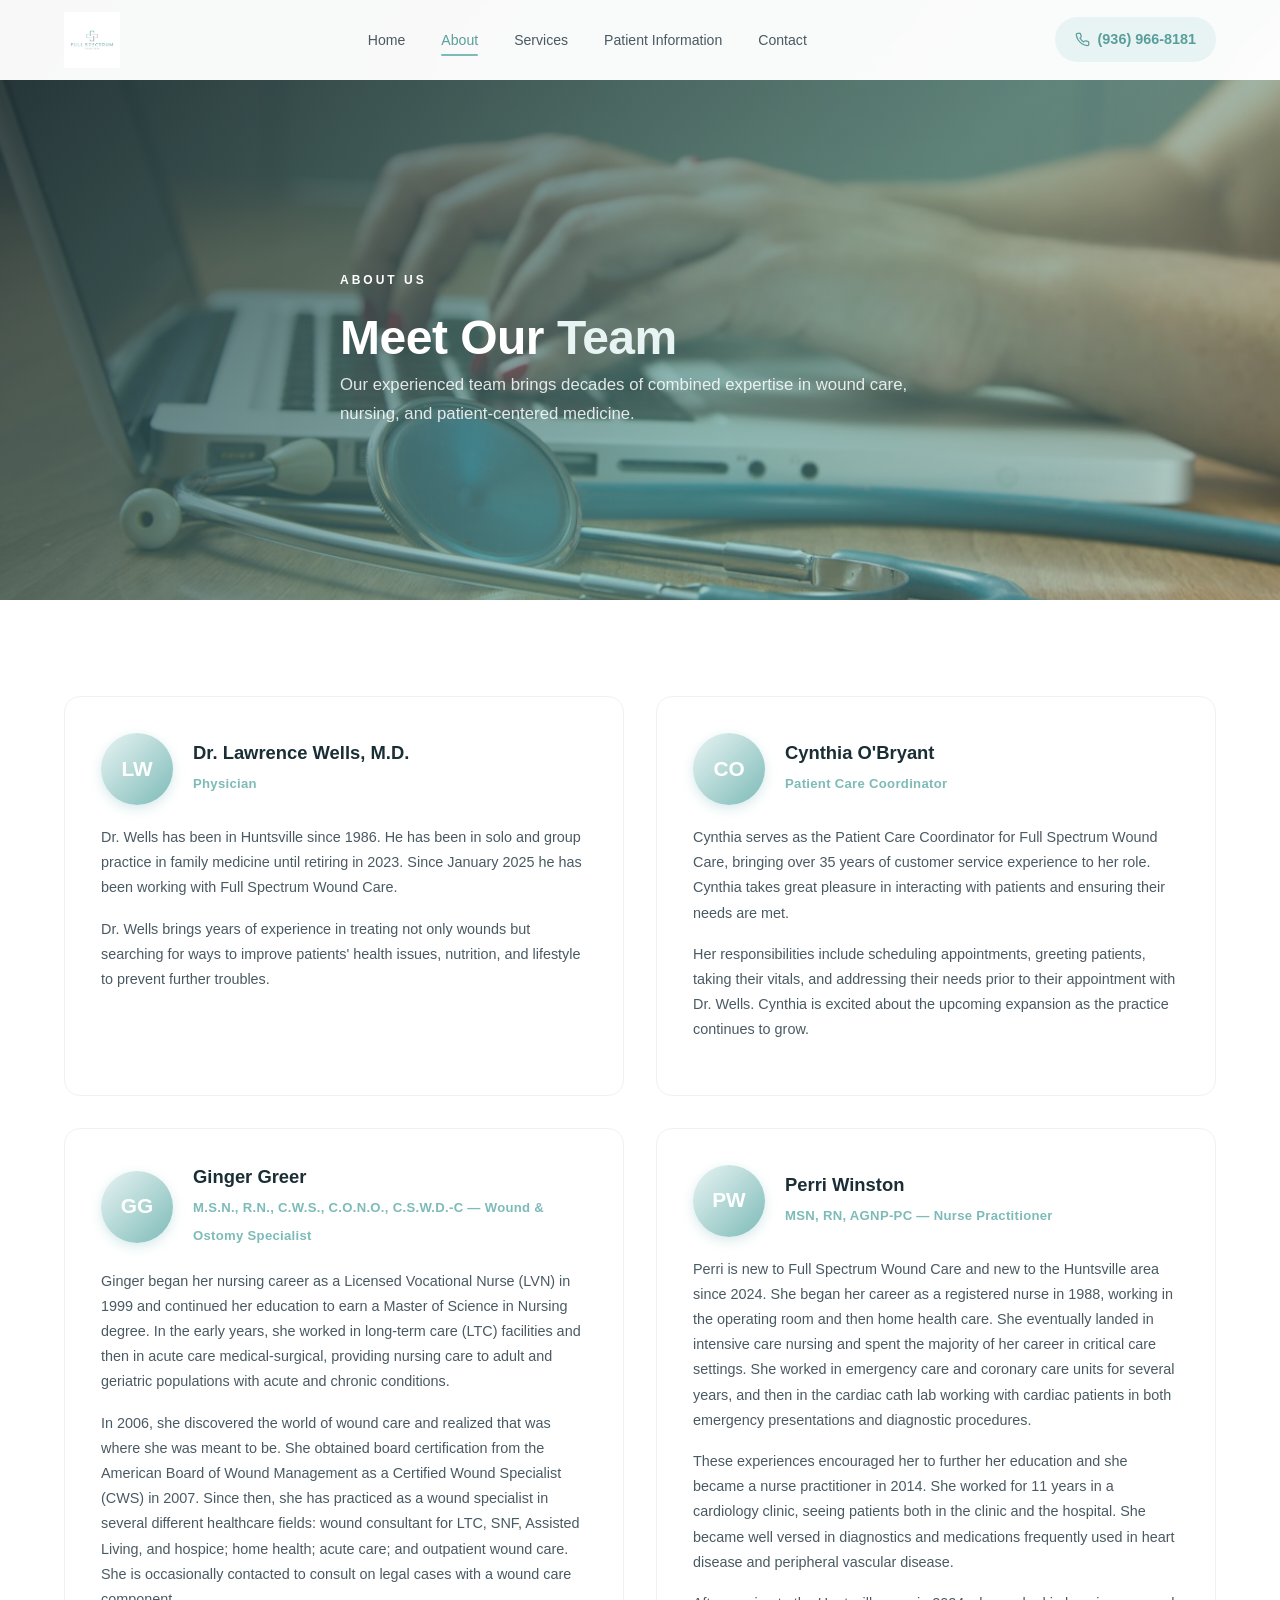
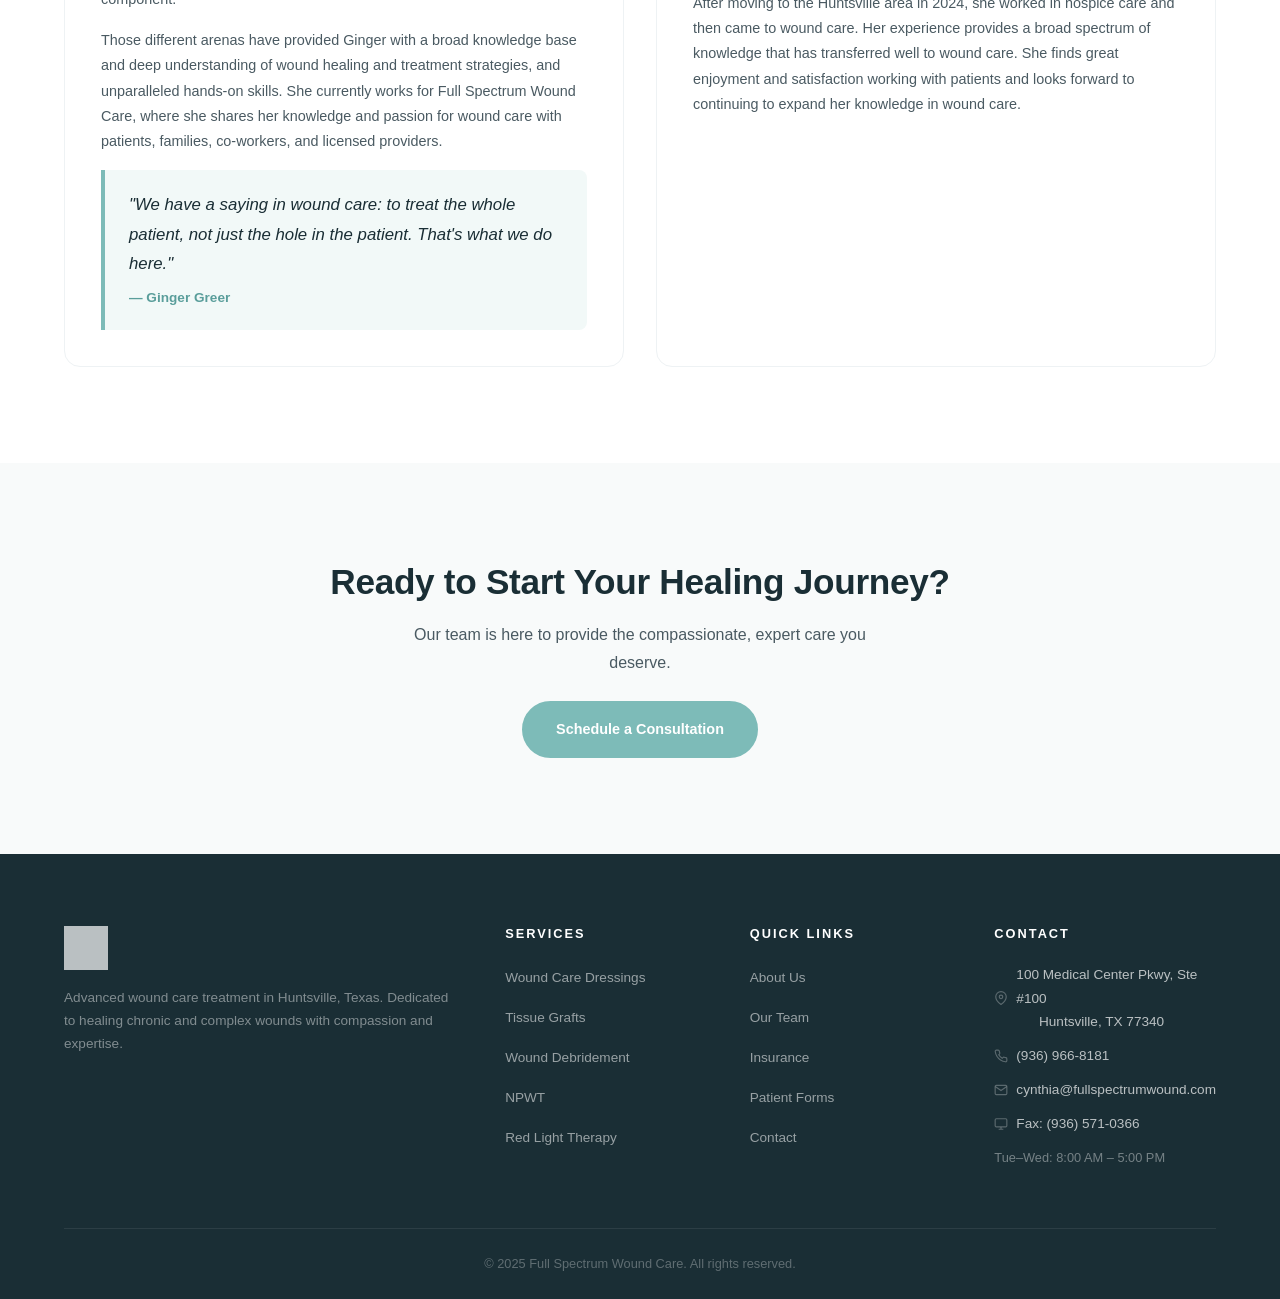
==== commit 28bc2351: "fix: footer logo white box - use brightness invert filter instead of brightness(10)" ====
--- a/about.html
+++ b/about.html
@@ -5,7 +5,7 @@
   <meta name="viewport" content="width=device-width, initial-scale=1.0">
   <title>About Us | Full Spectrum Wound Care</title>
   <link rel="icon" href="favicon.ico" />
-  <link rel="stylesheet" href="styles.css?v=1772820398" />
+  <link rel="stylesheet" href="styles.css?v=6" />
 </head>
 <body>
 
--- a/styles.css
+++ b/styles.css
@@ -376,7 +376,7 @@
    ============================================ */
 .footer { background: var(--text-dark); color: rgba(255, 255, 255, 0.7); padding: 72px 0 24px; }
 .footer-grid { display: grid; grid-template-columns: 2fr 1fr 1fr 1fr; gap: 48px; margin-bottom: 48px; }
-.footer-brand img { height: 44px; margin-bottom: 16px; filter: brightness(10); }
+.footer-brand img { height: 44px; margin-bottom: 16px; filter: brightness(0) invert(1) opacity(0.7); }
 .footer-brand p { font-size: 0.85rem; line-height: 1.7; color: rgba(255, 255, 255, 0.45); }
 .footer h4 { color: var(--white); font-size: 0.8rem; text-transform: uppercase; letter-spacing: 2px; margin-bottom: 20px; }
 .footer ul { list-style: none; }
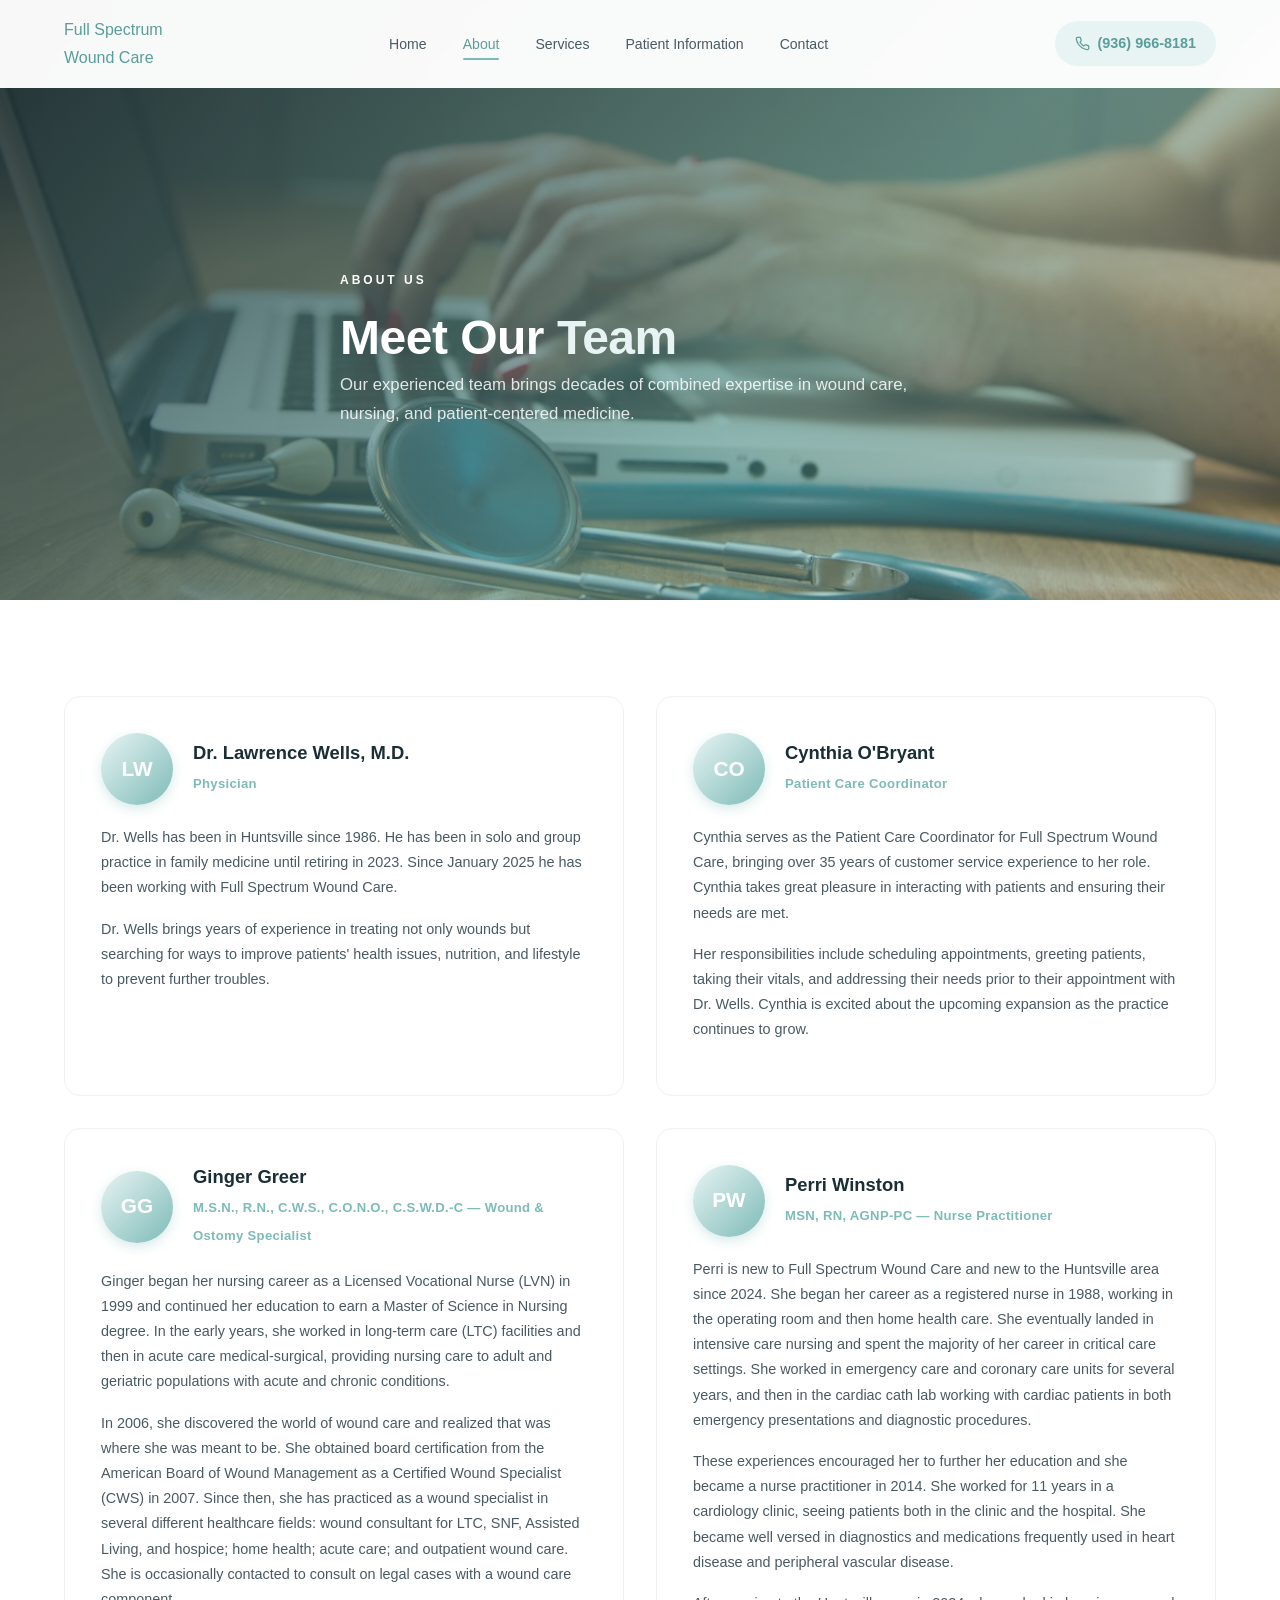
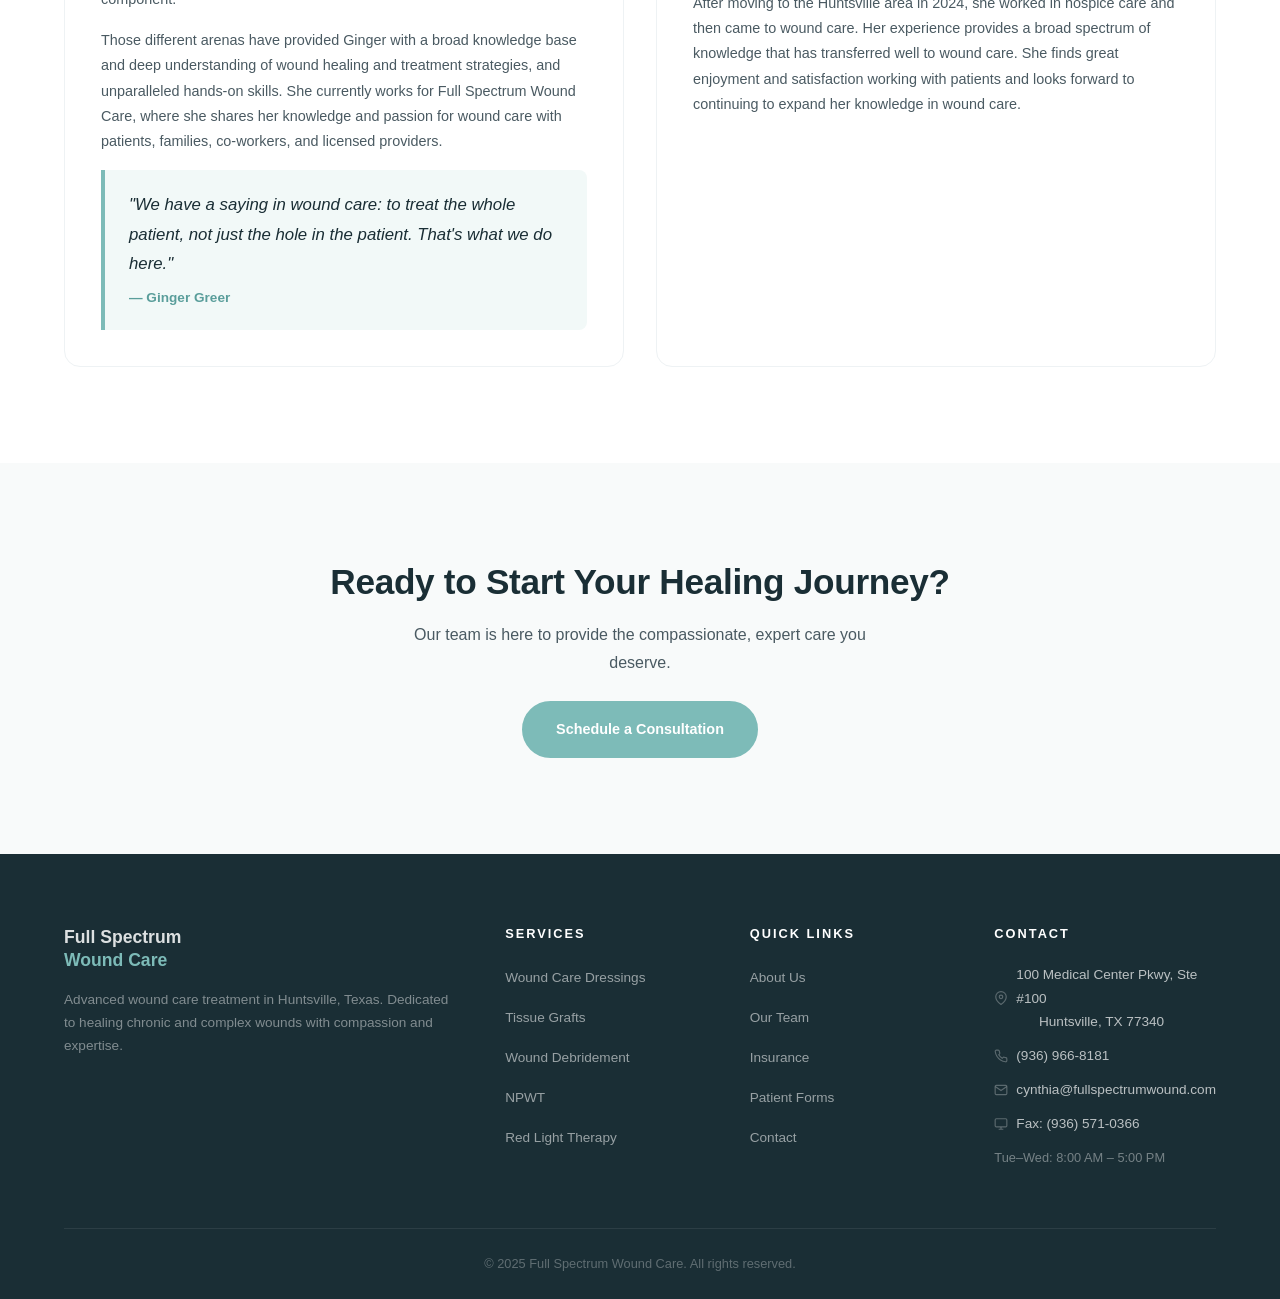
==== commit 3667a6e8: "polish: bigger nav logo (68px), insurance brand colors, fix footer gray box (text logo), cache bust " ====
--- a/about.html
+++ b/about.html
@@ -5,14 +5,14 @@
   <meta name="viewport" content="width=device-width, initial-scale=1.0">
   <title>About Us | Full Spectrum Wound Care</title>
   <link rel="icon" href="favicon.ico" />
-  <link rel="stylesheet" href="styles.css?v=6" />
+  <link rel="stylesheet" href="styles.css?v=7" />
 </head>
 <body>
 
   <!-- Navigation -->
   <nav class="navbar">
     <div class="container">
-      <a href="index.html" class="nav-logo"><img src="logo.png" alt="Full Spectrum Wound Care" /></a>
+      <a href="index.html" class="nav-logo"><div class="footer-logo-text">Full Spectrum<br><span>Wound Care</span></div></a>
       <ul class="nav-links">
         <li><a href="index.html">Home</a></li>
         <li><a href="about.html" class="active">About</a></li>
@@ -119,7 +119,7 @@
     <div class="container">
       <div class="footer-grid">
         <div class="footer-brand">
-          <img src="logo.png" alt="Full Spectrum Wound Care" />
+          <div class="footer-logo-text">Full Spectrum<br><span>Wound Care</span></div>
           <p>Advanced wound care treatment in Huntsville, Texas. Dedicated to healing chronic and complex wounds with compassion and expertise.</p>
         </div>
         <div>
--- a/styles.css
+++ b/styles.css
@@ -26,7 +26,7 @@
   --radius-lg: 16px;
   --radius-xl: 24px;
   --max-width: 1200px;
-  --nav-height: 80px;
+  --nav-height: 88px;
 }
 
 /* Reset & Base */
@@ -77,7 +77,8 @@
 }
 .navbar.scrolled { border-bottom-color: var(--border-light); box-shadow: 0 1px 24px var(--shadow); }
 .navbar .container { display: flex; align-items: center; justify-content: space-between; height: 100%; }
-.nav-logo img { height: 56px; width: auto; }
+.nav-logo { display: flex; align-items: center; }
+.nav-logo img { height: 68px; width: auto; padding: 4px 0; }
 .nav-links { display: flex; align-items: center; gap: 36px; list-style: none; }
 .nav-links a {
   color: var(--text-body); font-size: 0.88rem; font-weight: 500;
@@ -304,13 +305,24 @@
 /* ============================================
    Insurance
    ============================================ */
-.insurance-grid { display: grid; grid-template-columns: repeat(4, 1fr); gap: 16px; }
+.insurance-grid { display: grid; grid-template-columns: repeat(4, 1fr); gap: 20px; }
 .insurance-item {
   background: var(--white); border: 1px solid var(--border-light); border-radius: var(--radius-lg);
-  padding: 24px 16px; text-align: center; font-weight: 600; color: var(--text-dark);
-  font-size: 0.9rem; transition: all 0.2s;
+  padding: 28px 16px; text-align: center; font-weight: 700; color: var(--text-dark);
+  font-size: 0.88rem; transition: all 0.2s; display: flex; flex-direction: column;
+  align-items: center; justify-content: center; gap: 10px; min-height: 100px;
 }
 .insurance-item:hover { border-color: var(--teal); box-shadow: 0 4px 16px var(--shadow); transform: translateY(-2px); }
+.insurance-item img { height: 40px; width: auto; object-fit: contain; }
+.insurance-logo { font-size: 1.1rem; font-weight: 800; letter-spacing: -0.5px; line-height: 1.2; }
+.insurance-logo.aetna { color: #7D3F98; }
+.insurance-logo.bcbs { color: #0072CE; }
+.insurance-logo.cigna { color: #00BCD4; }
+.insurance-logo.umr { color: #003DA5; }
+.insurance-logo.uhc { color: #002677; }
+.insurance-logo.ambetter { color: #00A651; }
+.insurance-logo.medicare { color: #003DA5; }
+.insurance-logo.wellmed { color: #00843D; }
 
 /* ============================================
    Contact
@@ -376,7 +388,11 @@
    ============================================ */
 .footer { background: var(--text-dark); color: rgba(255, 255, 255, 0.7); padding: 72px 0 24px; }
 .footer-grid { display: grid; grid-template-columns: 2fr 1fr 1fr 1fr; gap: 48px; margin-bottom: 48px; }
-.footer-brand img { height: 44px; margin-bottom: 16px; filter: brightness(0) invert(1) opacity(0.7); }
+.footer-brand .footer-logo-text {
+  font-size: 1.1rem; font-weight: 700; color: rgba(255,255,255,0.85);
+  margin-bottom: 16px; line-height: 1.3;
+}
+.footer-brand .footer-logo-text span { color: var(--teal); }
 .footer-brand p { font-size: 0.85rem; line-height: 1.7; color: rgba(255, 255, 255, 0.45); }
 .footer h4 { color: var(--white); font-size: 0.8rem; text-transform: uppercase; letter-spacing: 2px; margin-bottom: 20px; }
 .footer ul { list-style: none; }
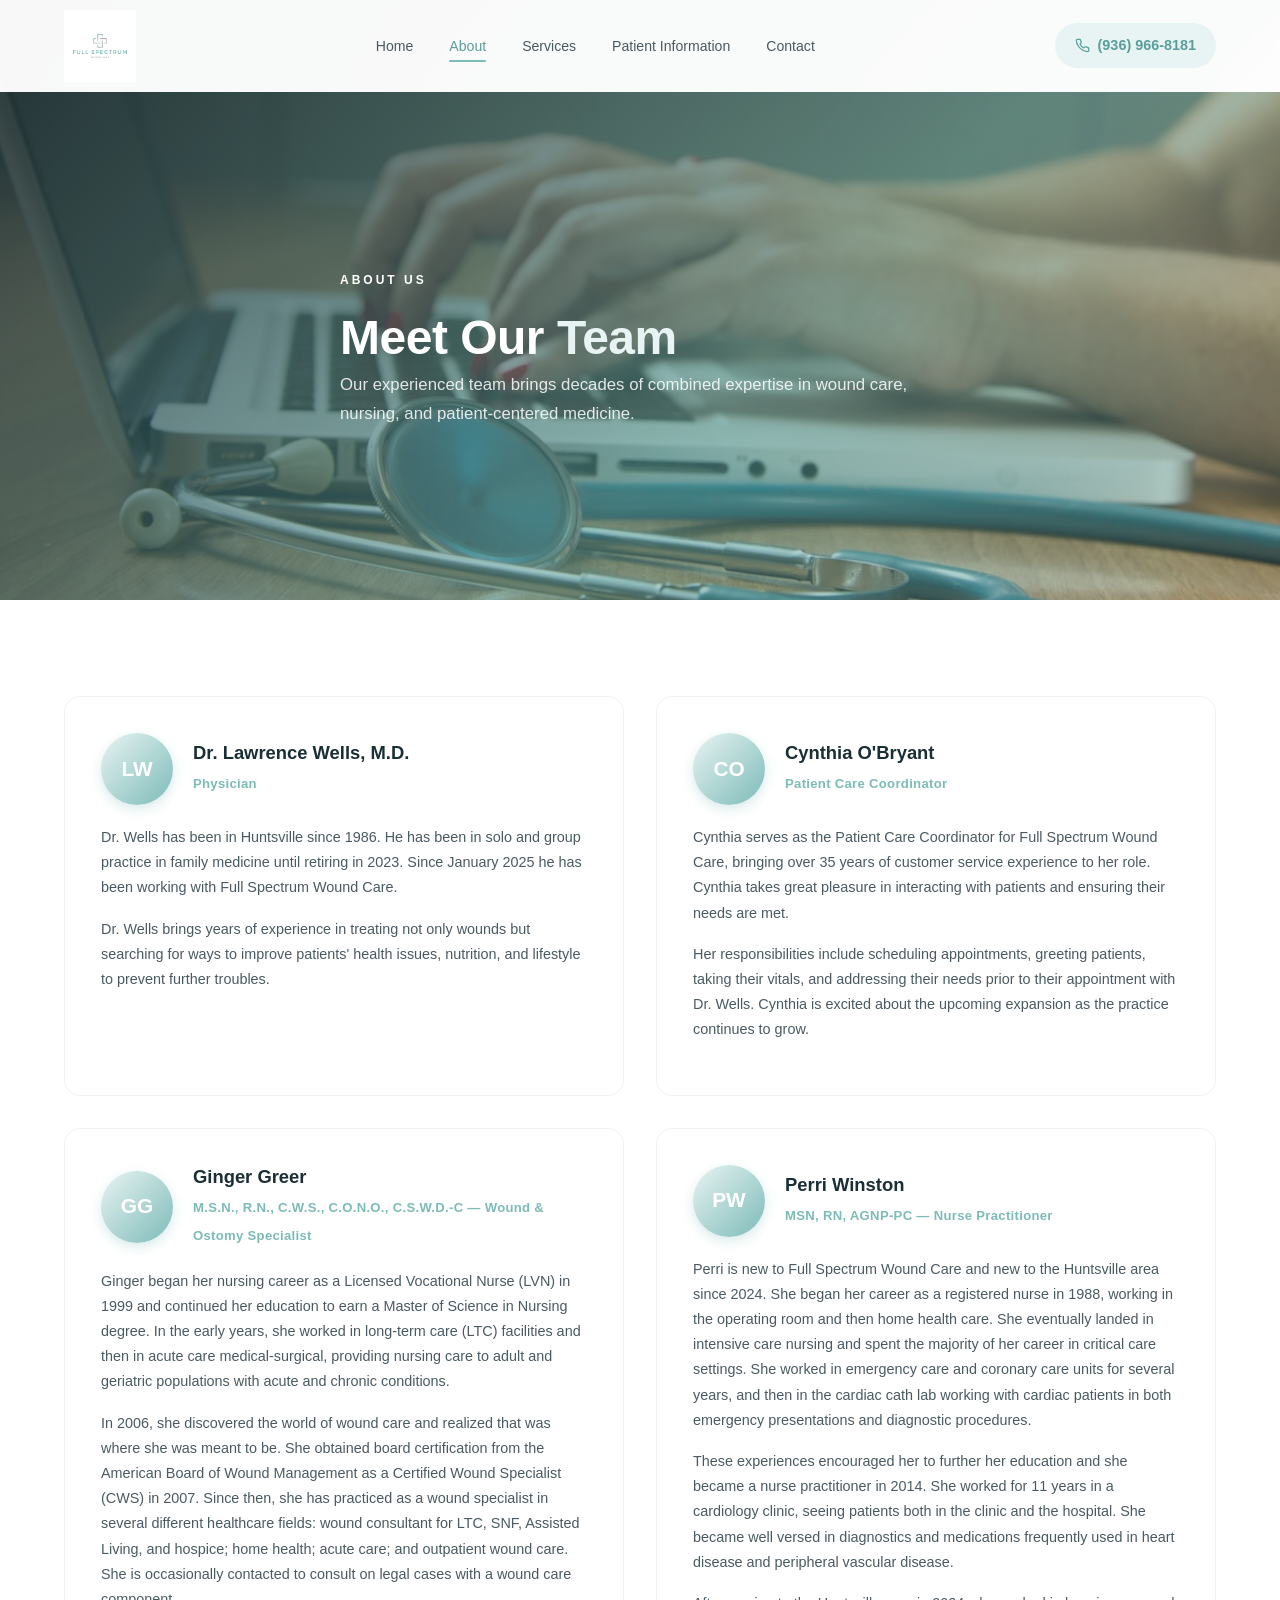
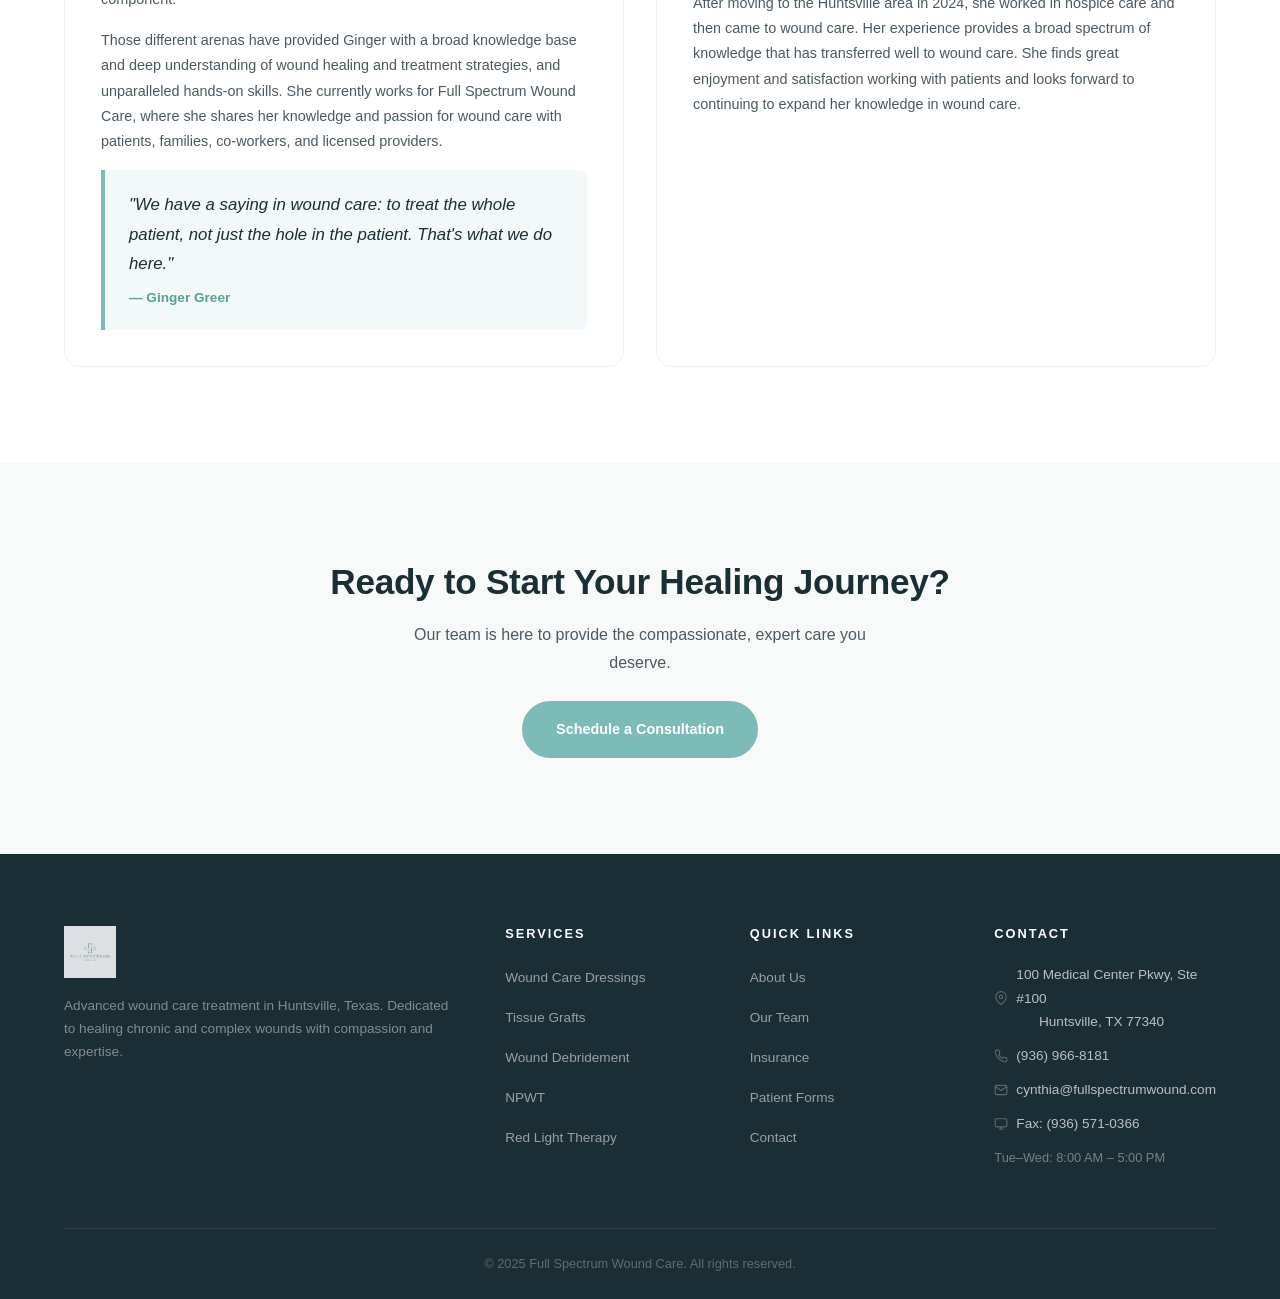
==== commit fae81e46: "fix: actual insurance logos (SVG), real FSWC logo in footer, bigger seamless nav logo (72px)" ====
--- a/about.html
+++ b/about.html
@@ -5,14 +5,14 @@
   <meta name="viewport" content="width=device-width, initial-scale=1.0">
   <title>About Us | Full Spectrum Wound Care</title>
   <link rel="icon" href="favicon.ico" />
-  <link rel="stylesheet" href="styles.css?v=7" />
+  <link rel="stylesheet" href="styles.css?v=8" />
 </head>
 <body>
 
   <!-- Navigation -->
   <nav class="navbar">
     <div class="container">
-      <a href="index.html" class="nav-logo"><div class="footer-logo-text">Full Spectrum<br><span>Wound Care</span></div></a>
+      <a href="index.html" class="nav-logo"><img src="logo.png" alt="Full Spectrum Wound Care" class="footer-logo-img" /></a>
       <ul class="nav-links">
         <li><a href="index.html">Home</a></li>
         <li><a href="about.html" class="active">About</a></li>
@@ -119,7 +119,7 @@
     <div class="container">
       <div class="footer-grid">
         <div class="footer-brand">
-          <div class="footer-logo-text">Full Spectrum<br><span>Wound Care</span></div>
+          <img src="logo.png" alt="Full Spectrum Wound Care" class="footer-logo-img" />
           <p>Advanced wound care treatment in Huntsville, Texas. Dedicated to healing chronic and complex wounds with compassion and expertise.</p>
         </div>
         <div>
--- a/styles.css
+++ b/styles.css
@@ -26,7 +26,7 @@
   --radius-lg: 16px;
   --radius-xl: 24px;
   --max-width: 1200px;
-  --nav-height: 88px;
+  --nav-height: 92px;
 }
 
 /* Reset & Base */
@@ -77,8 +77,8 @@
 }
 .navbar.scrolled { border-bottom-color: var(--border-light); box-shadow: 0 1px 24px var(--shadow); }
 .navbar .container { display: flex; align-items: center; justify-content: space-between; height: 100%; }
-.nav-logo { display: flex; align-items: center; }
-.nav-logo img { height: 68px; width: auto; padding: 4px 0; }
+.nav-logo { display: flex; align-items: center; text-decoration: none; }
+.nav-logo img { height: 72px; width: auto; object-fit: contain; }
 .nav-links { display: flex; align-items: center; gap: 36px; list-style: none; }
 .nav-links a {
   color: var(--text-body); font-size: 0.88rem; font-weight: 500;
@@ -313,16 +313,8 @@
   align-items: center; justify-content: center; gap: 10px; min-height: 100px;
 }
 .insurance-item:hover { border-color: var(--teal); box-shadow: 0 4px 16px var(--shadow); transform: translateY(-2px); }
-.insurance-item img { height: 40px; width: auto; object-fit: contain; }
-.insurance-logo { font-size: 1.1rem; font-weight: 800; letter-spacing: -0.5px; line-height: 1.2; }
-.insurance-logo.aetna { color: #7D3F98; }
-.insurance-logo.bcbs { color: #0072CE; }
-.insurance-logo.cigna { color: #00BCD4; }
-.insurance-logo.umr { color: #003DA5; }
-.insurance-logo.uhc { color: #002677; }
-.insurance-logo.ambetter { color: #00A651; }
-.insurance-logo.medicare { color: #003DA5; }
-.insurance-logo.wellmed { color: #00843D; }
+.insurance-item img { height: 36px; width: auto; max-width: 140px; object-fit: contain; }
+.insurance-item span { font-size: 0.72rem; color: var(--text-light); font-weight: 500; text-transform: uppercase; letter-spacing: 0.5px; }
 
 /* ============================================
    Contact
@@ -388,11 +380,9 @@
    ============================================ */
 .footer { background: var(--text-dark); color: rgba(255, 255, 255, 0.7); padding: 72px 0 24px; }
 .footer-grid { display: grid; grid-template-columns: 2fr 1fr 1fr 1fr; gap: 48px; margin-bottom: 48px; }
-.footer-brand .footer-logo-text {
-  font-size: 1.1rem; font-weight: 700; color: rgba(255,255,255,0.85);
-  margin-bottom: 16px; line-height: 1.3;
-}
-.footer-brand .footer-logo-text span { color: var(--teal); }
+.footer-brand .footer-logo-img {
+  height: 52px; width: auto; margin-bottom: 16px; opacity: 0.85;
+}
 .footer-brand p { font-size: 0.85rem; line-height: 1.7; color: rgba(255, 255, 255, 0.45); }
 .footer h4 { color: var(--white); font-size: 0.8rem; text-transform: uppercase; letter-spacing: 2px; margin-bottom: 20px; }
 .footer ul { list-style: none; }
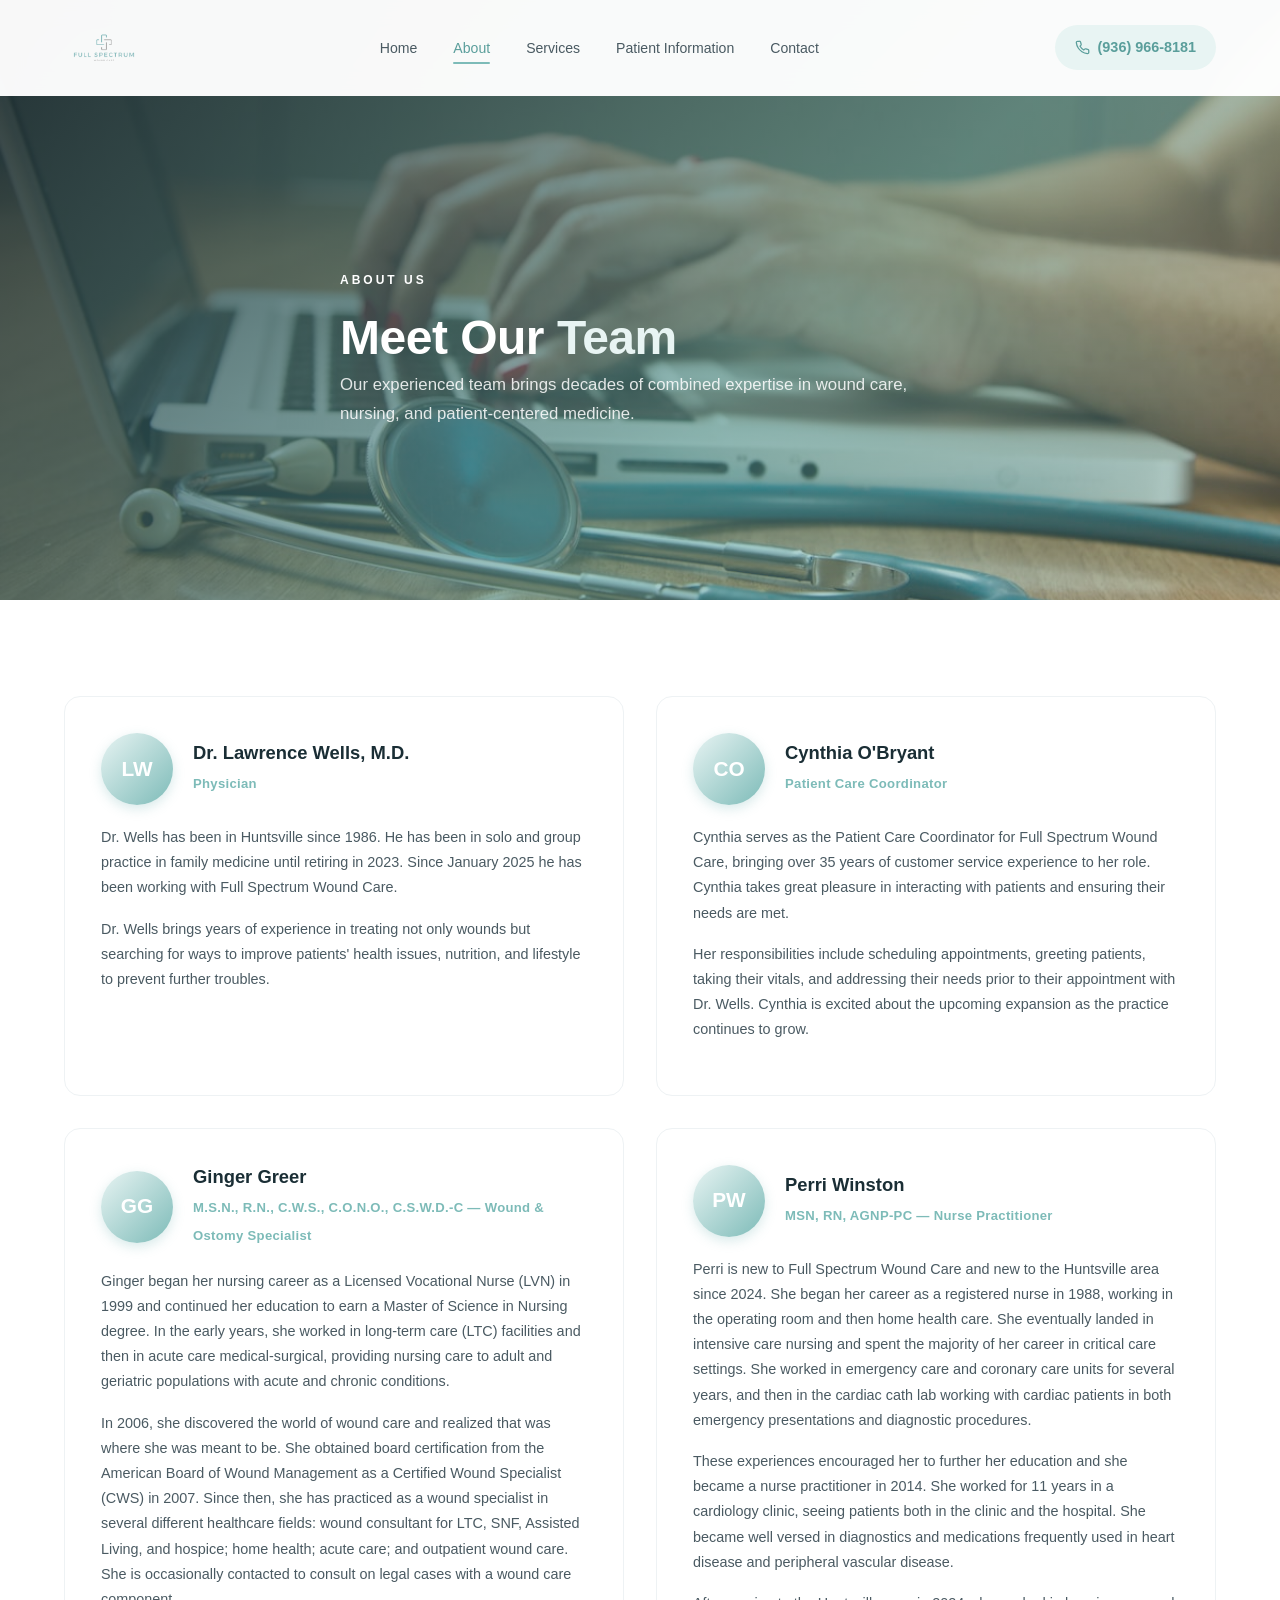
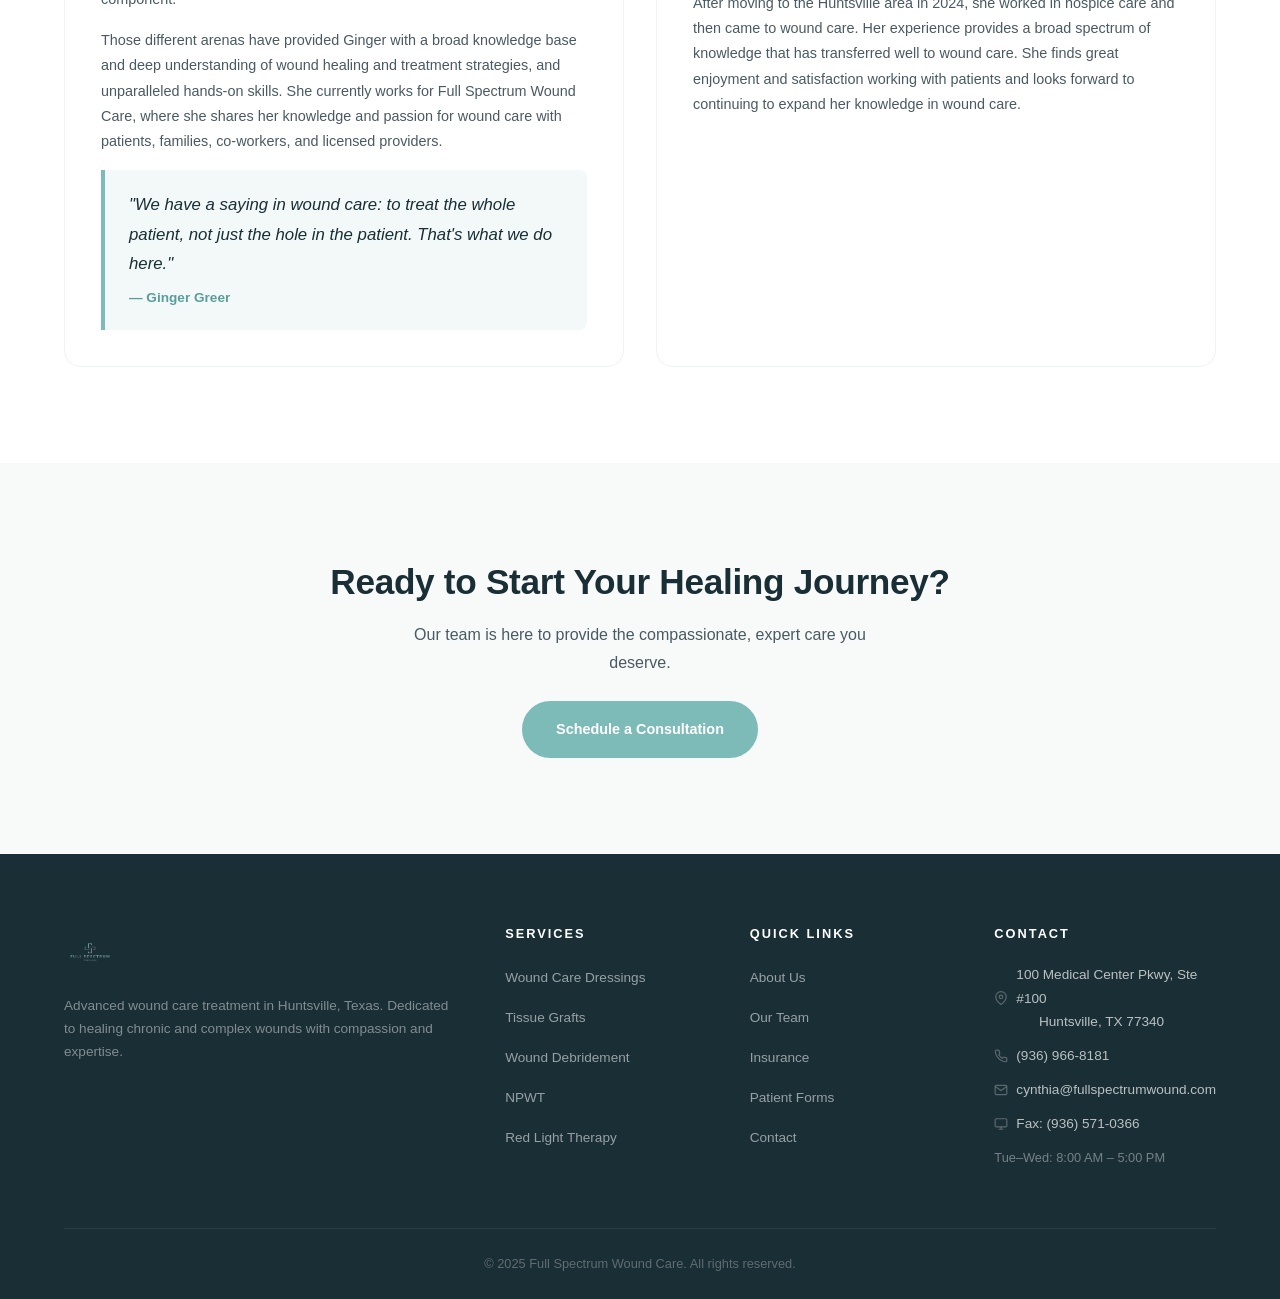
==== commit 43df0e32: "fix: transparent FSWC logo, real insurance logos (BCBS/Aetna/Cigna/UHC official SVGs), logos only no" ====
--- a/about.html
+++ b/about.html
@@ -5,14 +5,14 @@
   <meta name="viewport" content="width=device-width, initial-scale=1.0">
   <title>About Us | Full Spectrum Wound Care</title>
   <link rel="icon" href="favicon.ico" />
-  <link rel="stylesheet" href="styles.css?v=8" />
+  <link rel="stylesheet" href="styles.css?v=9" />
 </head>
 <body>
 
   <!-- Navigation -->
   <nav class="navbar">
     <div class="container">
-      <a href="index.html" class="nav-logo"><img src="logo.png" alt="Full Spectrum Wound Care" class="footer-logo-img" /></a>
+      <a href="index.html" class="nav-logo"><img src="logo-transparent.png" alt="Full Spectrum Wound Care" /></a>
       <ul class="nav-links">
         <li><a href="index.html">Home</a></li>
         <li><a href="about.html" class="active">About</a></li>
@@ -119,7 +119,7 @@
     <div class="container">
       <div class="footer-grid">
         <div class="footer-brand">
-          <img src="logo.png" alt="Full Spectrum Wound Care" class="footer-logo-img" />
+          <img src="logo-transparent.png" alt="Full Spectrum Wound Care" class="footer-logo-img" />
           <p>Advanced wound care treatment in Huntsville, Texas. Dedicated to healing chronic and complex wounds with compassion and expertise.</p>
         </div>
         <div>
--- a/styles.css
+++ b/styles.css
@@ -26,7 +26,7 @@
   --radius-lg: 16px;
   --radius-xl: 24px;
   --max-width: 1200px;
-  --nav-height: 92px;
+  --nav-height: 96px;
 }
 
 /* Reset & Base */
@@ -78,7 +78,7 @@
 .navbar.scrolled { border-bottom-color: var(--border-light); box-shadow: 0 1px 24px var(--shadow); }
 .navbar .container { display: flex; align-items: center; justify-content: space-between; height: 100%; }
 .nav-logo { display: flex; align-items: center; text-decoration: none; }
-.nav-logo img { height: 72px; width: auto; object-fit: contain; }
+.nav-logo img { height: 80px; width: auto; object-fit: contain; mix-blend-mode: multiply; }
 .nav-links { display: flex; align-items: center; gap: 36px; list-style: none; }
 .nav-links a {
   color: var(--text-body); font-size: 0.88rem; font-weight: 500;
@@ -313,8 +313,7 @@
   align-items: center; justify-content: center; gap: 10px; min-height: 100px;
 }
 .insurance-item:hover { border-color: var(--teal); box-shadow: 0 4px 16px var(--shadow); transform: translateY(-2px); }
-.insurance-item img { height: 36px; width: auto; max-width: 140px; object-fit: contain; }
-.insurance-item span { font-size: 0.72rem; color: var(--text-light); font-weight: 500; text-transform: uppercase; letter-spacing: 0.5px; }
+.insurance-item img { height: 44px; width: auto; max-width: 160px; object-fit: contain; }
 
 /* ============================================
    Contact
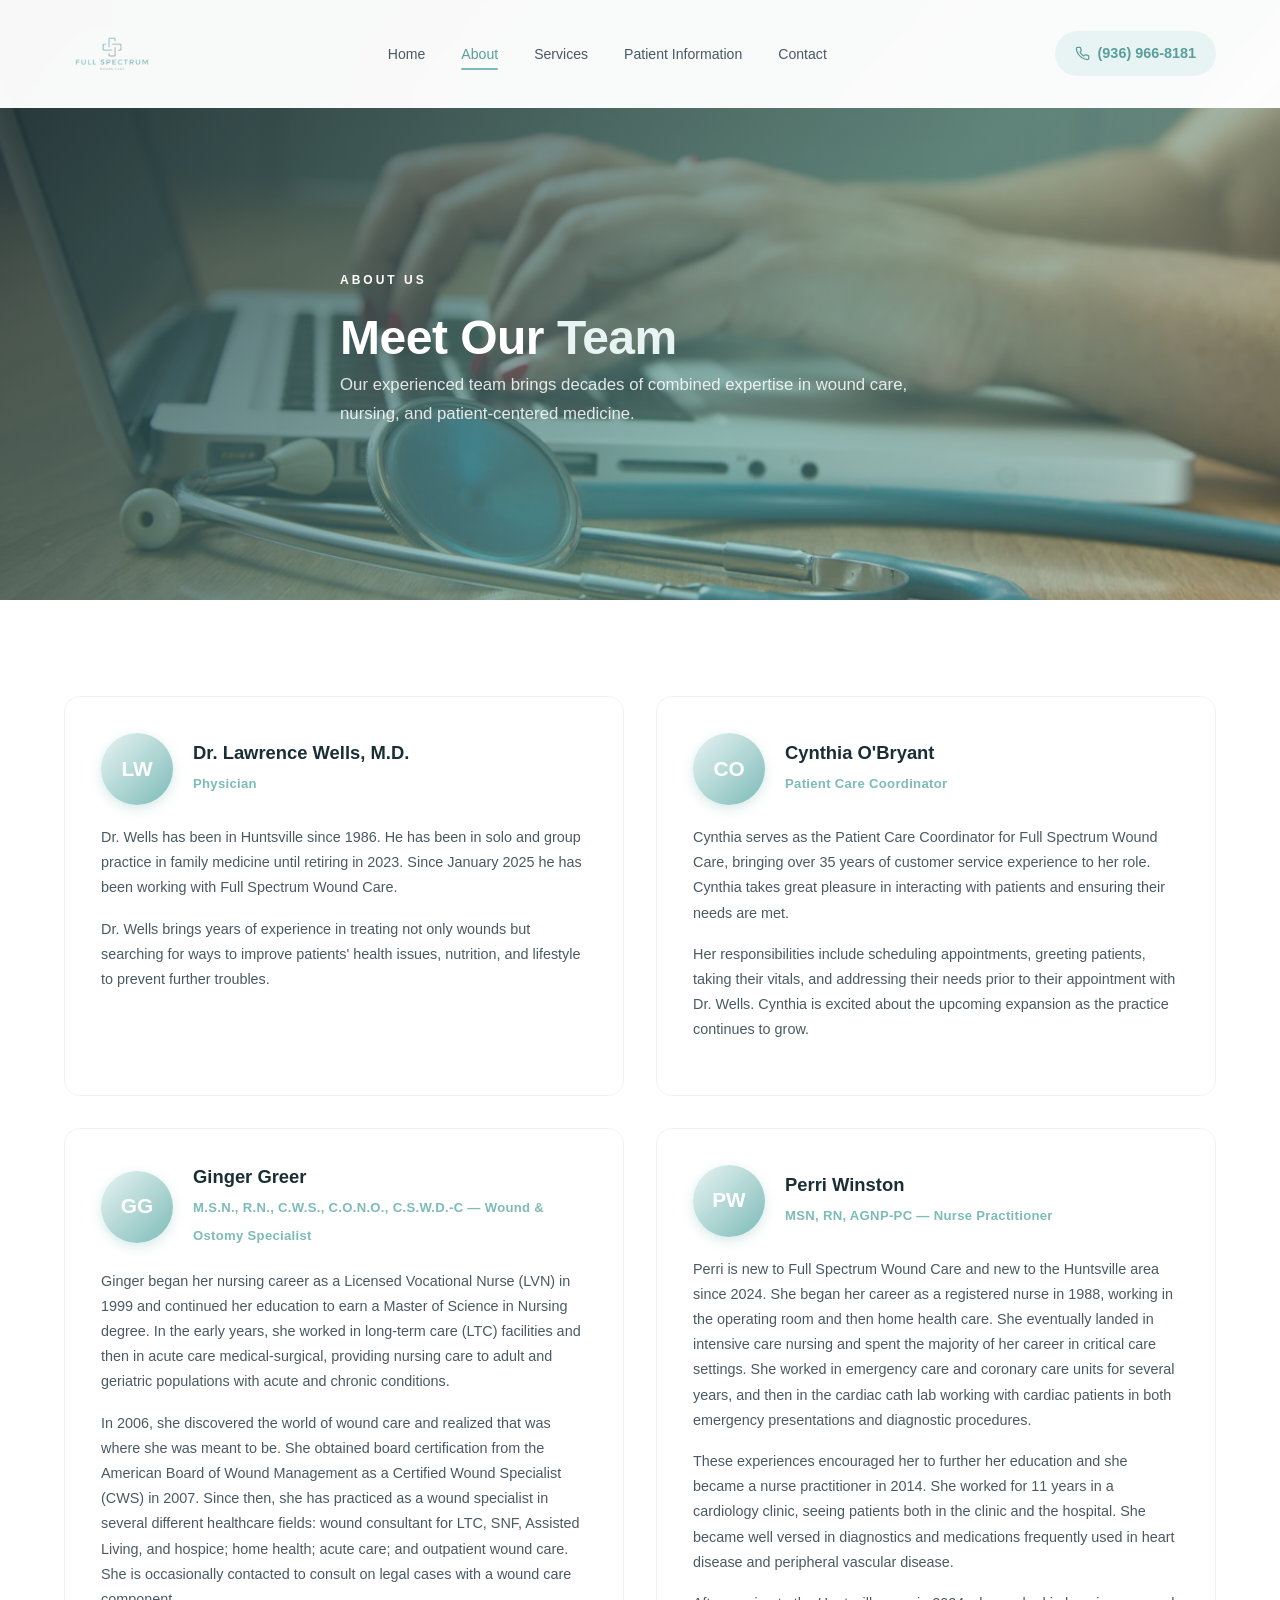
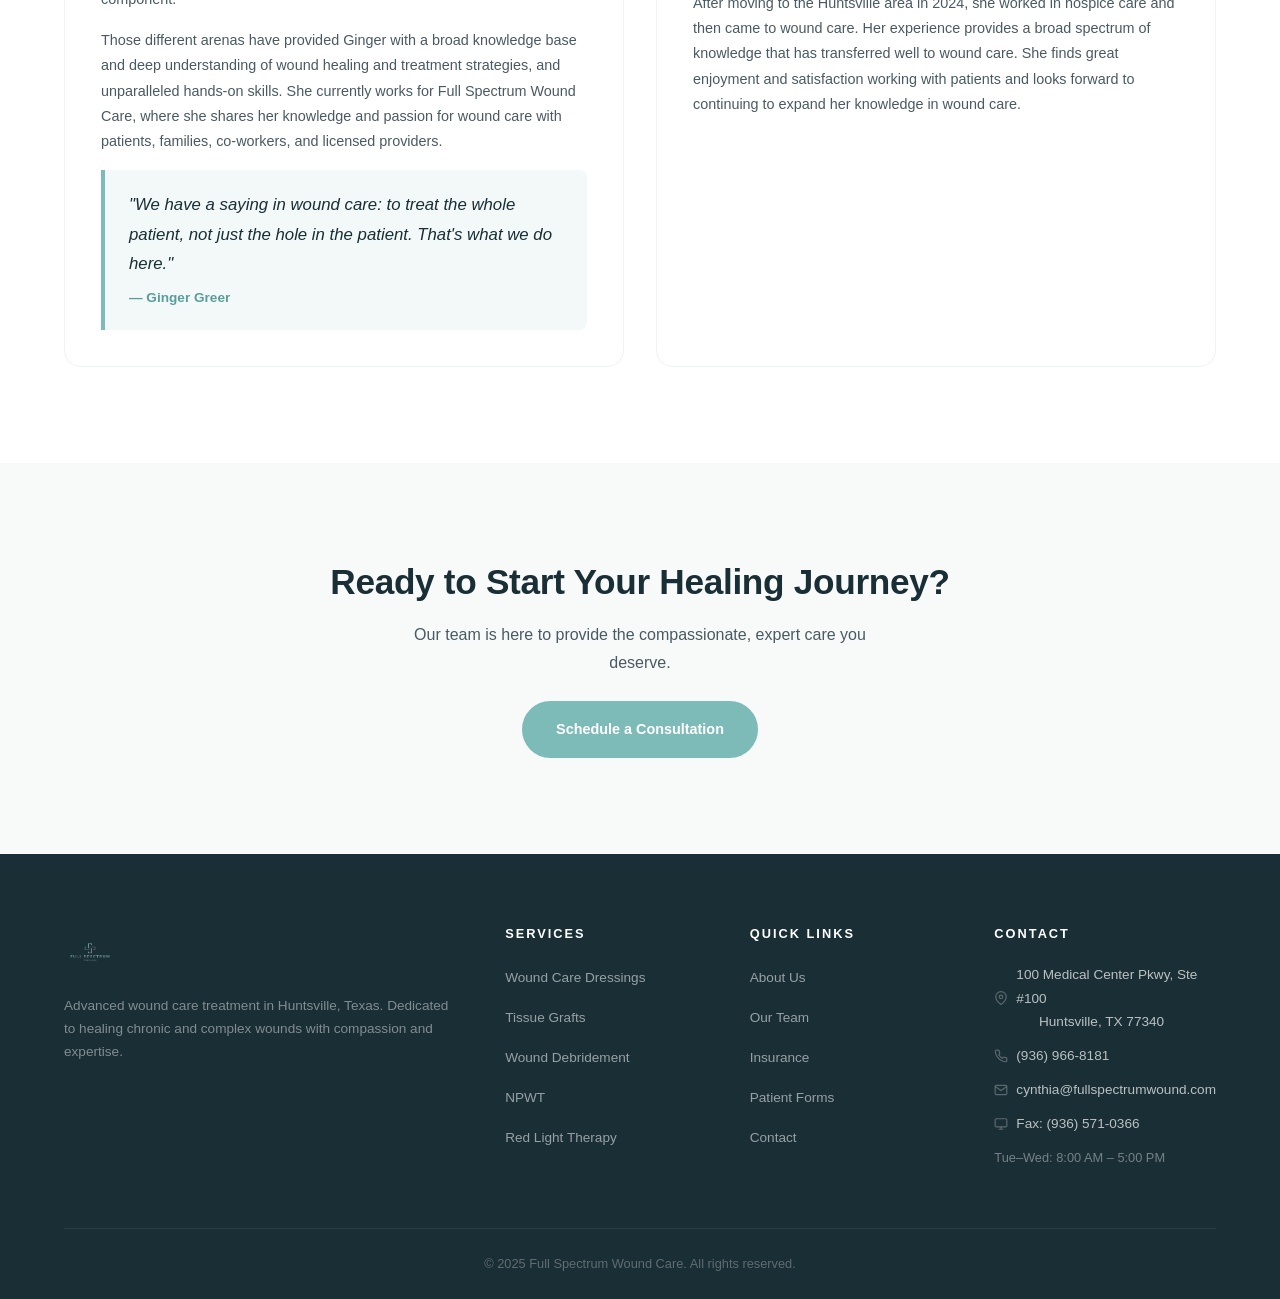
==== commit ee56ca2c: "fix: UMR logo cleaner style, nav logo bigger 96px" ====
--- a/about.html
+++ b/about.html
@@ -5,7 +5,7 @@
   <meta name="viewport" content="width=device-width, initial-scale=1.0">
   <title>About Us | Full Spectrum Wound Care</title>
   <link rel="icon" href="favicon.ico" />
-  <link rel="stylesheet" href="styles.css?v=9" />
+  <link rel="stylesheet" href="styles.css?v=10" />
 </head>
 <body>
 
--- a/styles.css
+++ b/styles.css
@@ -26,7 +26,7 @@
   --radius-lg: 16px;
   --radius-xl: 24px;
   --max-width: 1200px;
-  --nav-height: 96px;
+  --nav-height: 108px;
 }
 
 /* Reset & Base */
@@ -78,7 +78,7 @@
 .navbar.scrolled { border-bottom-color: var(--border-light); box-shadow: 0 1px 24px var(--shadow); }
 .navbar .container { display: flex; align-items: center; justify-content: space-between; height: 100%; }
 .nav-logo { display: flex; align-items: center; text-decoration: none; }
-.nav-logo img { height: 80px; width: auto; object-fit: contain; mix-blend-mode: multiply; }
+.nav-logo img { height: 96px; width: auto; object-fit: contain; }
 .nav-links { display: flex; align-items: center; gap: 36px; list-style: none; }
 .nav-links a {
   color: var(--text-body); font-size: 0.88rem; font-weight: 500;
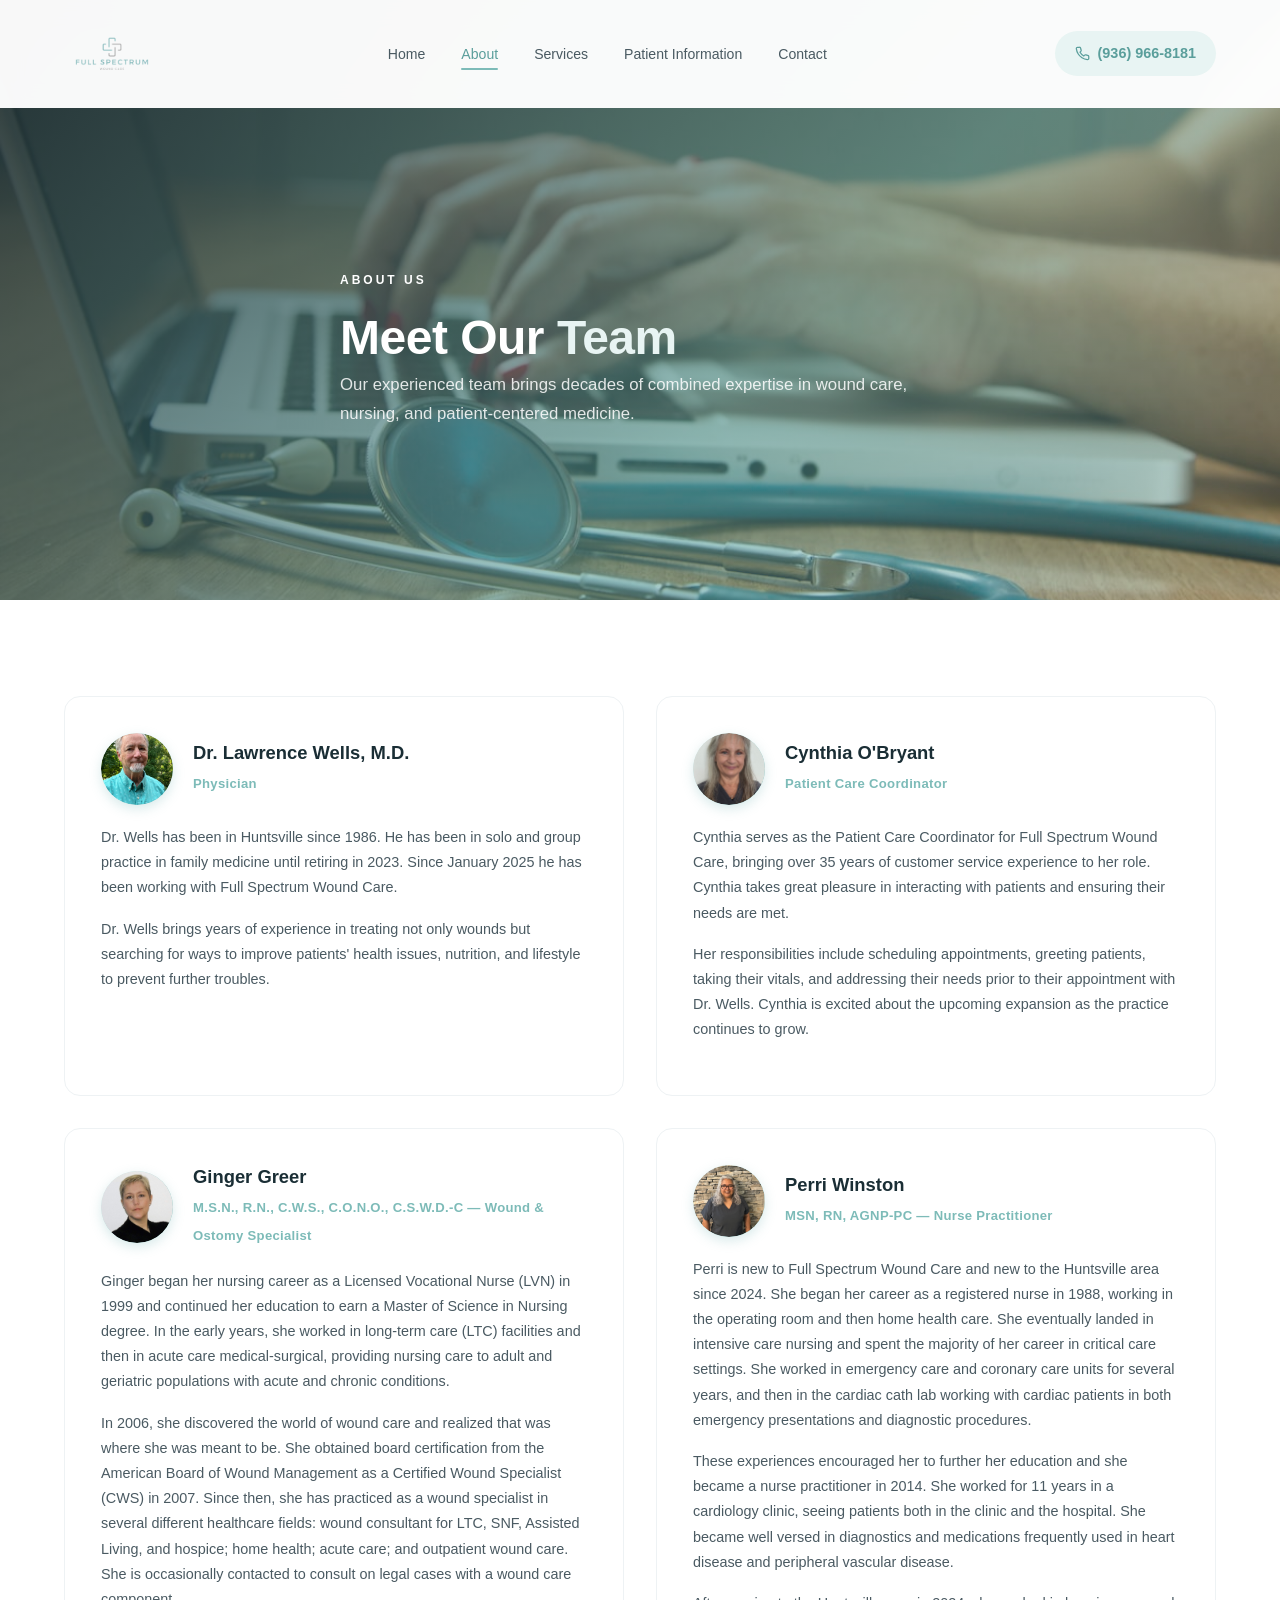
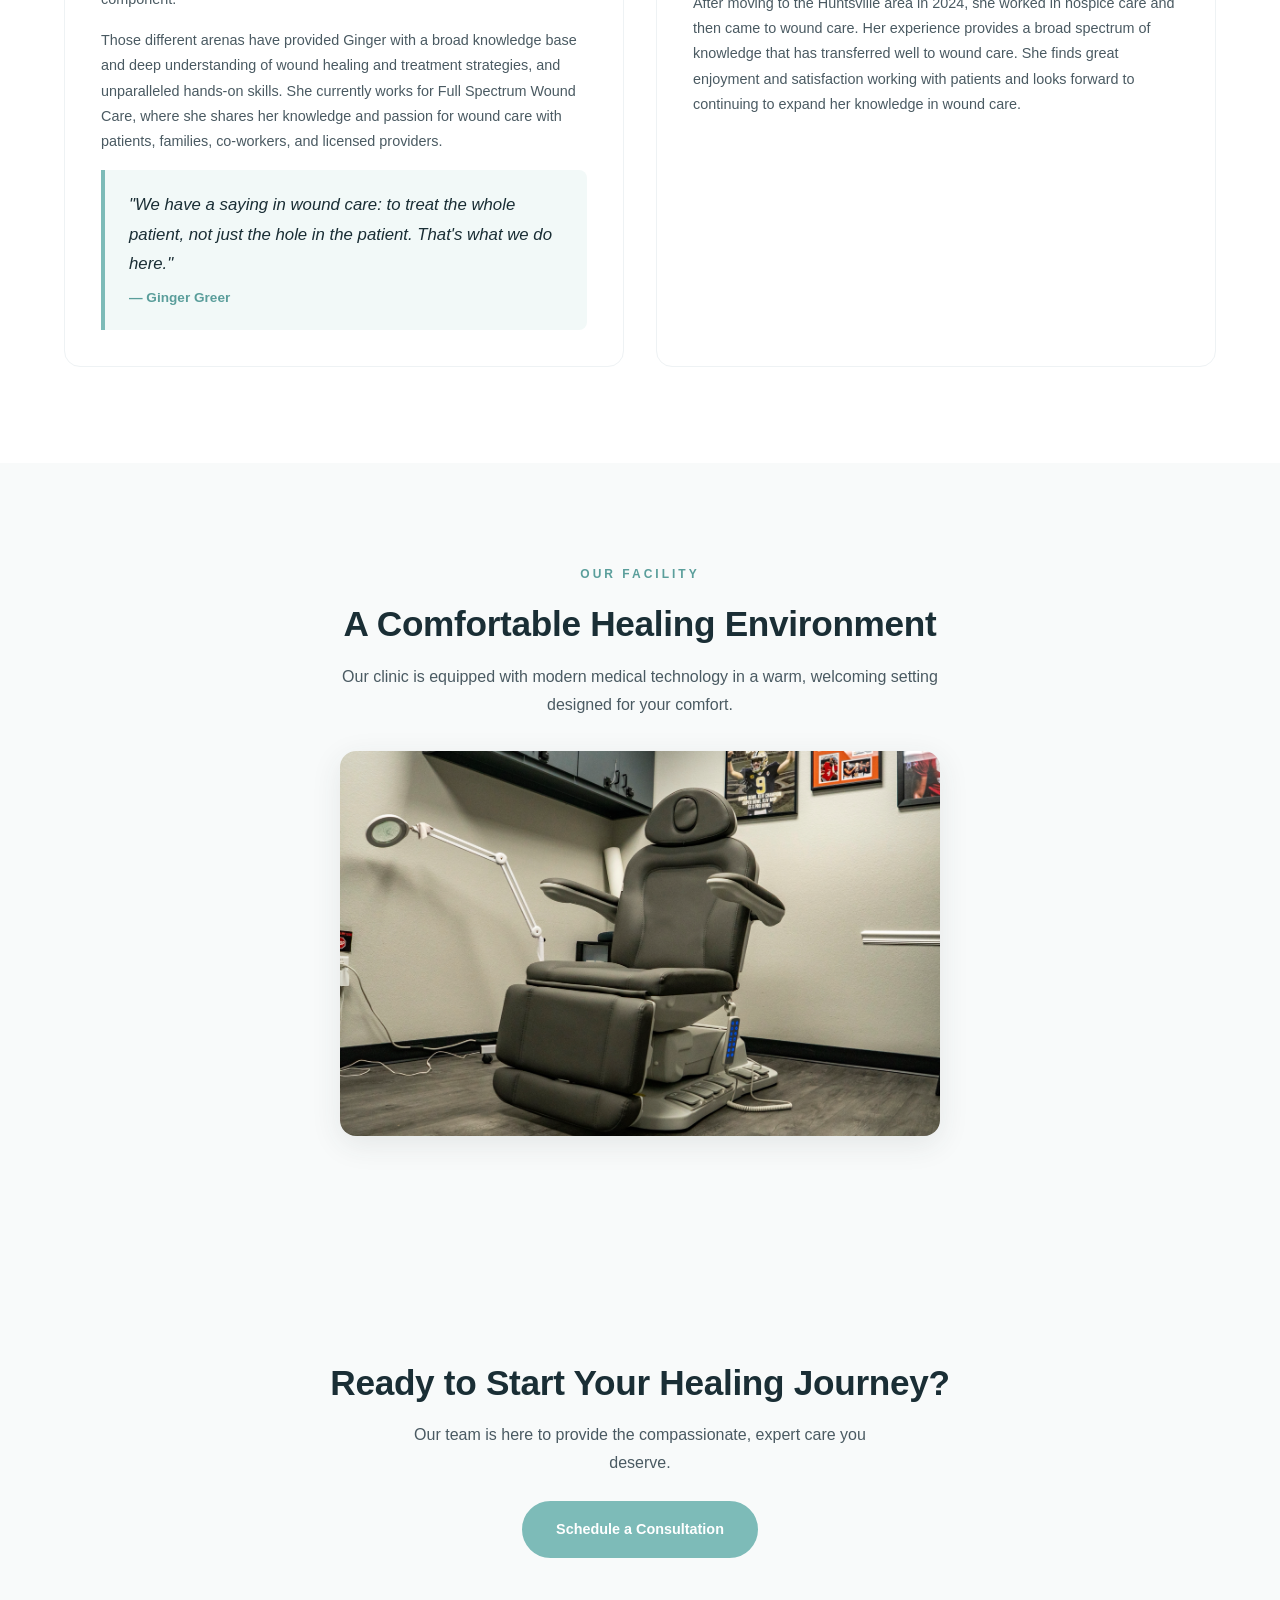
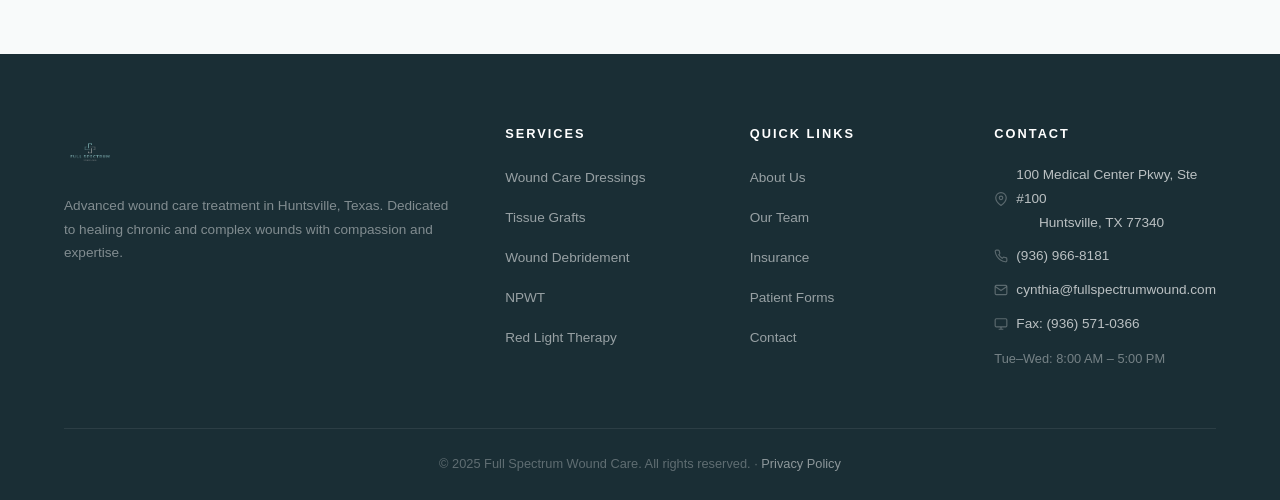
==== commit 62dfe9ce: "feat: staff photos, SEO, testimonials, privacy policy, accessibility - Replace avatar placeholders w" ====
--- a/about.html
+++ b/about.html
@@ -3,9 +3,14 @@
 <head>
   <meta charset="UTF-8">
   <meta name="viewport" content="width=device-width, initial-scale=1.0">
+  <meta name="description" content="Meet the experienced wound care team at Full Spectrum Wound Care in Huntsville, TX. Our physicians, nurses, and specialists bring decades of expertise in treating chronic and complex wounds.">
+  <meta property="og:title" content="About Us | Full Spectrum Wound Care">
+  <meta property="og:description" content="Meet the experienced wound care team at Full Spectrum Wound Care in Huntsville, TX.">
+  <meta property="og:type" content="website">
+  <meta property="og:url" content="https://fullspectrumwound.com/about.html">
   <title>About Us | Full Spectrum Wound Care</title>
   <link rel="icon" href="favicon.ico" />
-  <link rel="stylesheet" href="styles.css?v=10" />
+  <link rel="stylesheet" href="styles.css?v=11" />
 </head>
 <body>
 
@@ -46,7 +51,7 @@
         <!-- Dr. Wells -->
         <div class="team-card fade-in">
           <div class="team-header">
-            <div class="team-avatar">LW</div>
+            <div class="team-avatar"><img src="images/staff-01-male-teal-shirt.jpg" alt="Dr. Lawrence Wells, M.D. — Physician at Full Spectrum Wound Care"></div>
             <div class="team-info">
               <h3>Dr. Lawrence Wells, M.D.</h3>
               <span class="role">Physician</span>
@@ -59,7 +64,7 @@
         <!-- Cynthia -->
         <div class="team-card fade-in">
           <div class="team-header">
-            <div class="team-avatar">CO</div>
+            <div class="team-avatar"><img src="images/staff-02-female-gray-scrubs-long-hair.jpg" alt="Cynthia O'Bryant — Patient Care Coordinator at Full Spectrum Wound Care"></div>
             <div class="team-info">
               <h3>Cynthia O'Bryant</h3>
               <span class="role">Patient Care Coordinator</span>
@@ -72,7 +77,7 @@
         <!-- Ginger -->
         <div class="team-card fade-in">
           <div class="team-header">
-            <div class="team-avatar">GG</div>
+            <div class="team-avatar"><img src="images/staff-03-female-black-top-short-blonde.jpg" alt="Ginger Greer — Wound and Ostomy Specialist at Full Spectrum Wound Care"></div>
             <div class="team-info">
               <h3>Ginger Greer</h3>
               <span class="role">M.S.N., R.N., C.W.S., C.O.N.O., C.S.W.D.-C — Wound &amp; Ostomy Specialist</span>
@@ -90,7 +95,7 @@
         <!-- Perri -->
         <div class="team-card fade-in">
           <div class="team-header">
-            <div class="team-avatar">PW</div>
+            <div class="team-avatar"><img src="images/staff-04-female-gray-scrubs-glasses-curly.jpg" alt="Perri Winston — Nurse Practitioner at Full Spectrum Wound Care"></div>
             <div class="team-info">
               <h3>Perri Winston</h3>
               <span class="role">MSN, RN, AGNP-PC — Nurse Practitioner</span>
@@ -102,6 +107,16 @@
         </div>
 
       </div>
+    </div>
+  </section>
+
+  <!-- Our Facility -->
+  <section class="section section-alt">
+    <div class="container fade-in" style="text-align: center;">
+      <span class="section-label">Our Facility</span>
+      <h2>A Comfortable <span>Healing Environment</span></h2>
+      <p style="max-width: 600px; margin: 0 auto 32px;">Our clinic is equipped with modern medical technology in a warm, welcoming setting designed for your comfort.</p>
+      <img src="images/site-02-treatment-room-chair.png" alt="Treatment room at Full Spectrum Wound Care featuring modern medical equipment" class="treatment-room-img">
     </div>
   </section>
 
@@ -151,7 +166,7 @@
           <p style="margin-top: 12px; font-size: 0.8rem; color: rgba(255,255,255,0.4);">Tue–Wed: 8:00 AM – 5:00 PM</p>
         </div>
       </div>
-      <div class="footer-bottom">&copy; 2025 Full Spectrum Wound Care. All rights reserved.</div>
+      <div class="footer-bottom">&copy; 2025 Full Spectrum Wound Care. All rights reserved. · <a href="privacy-policy.html" style="color: rgba(255,255,255,0.5);">Privacy Policy</a></div>
     </div>
   </footer>
 
--- a/styles.css
+++ b/styles.css
@@ -235,6 +235,23 @@
   width: 72px; height: 72px; border-radius: 50%; background: linear-gradient(135deg, var(--teal-light) 0%, var(--teal) 100%);
   display: flex; align-items: center; justify-content: center; font-size: 1.3rem;
   font-weight: 700; color: white; flex-shrink: 0; box-shadow: 0 4px 12px rgba(125,187,184,0.3);
+  overflow: hidden;
+}
+.team-avatar img {
+  width: 100%; height: 100%; object-fit: cover; border-radius: 50%;
+}
+.testimonial-section { background: var(--teal-bg); padding: 80px 0; }
+.testimonial-card {
+  background: var(--white); border-radius: var(--radius-lg); padding: 40px;
+  box-shadow: 0 4px 20px var(--shadow); max-width: 700px; margin: 0 auto;
+  text-align: center;
+}
+.testimonial-stars { color: #f5a623; font-size: 1.5rem; margin-bottom: 16px; }
+.testimonial-text { font-size: 1.05rem; line-height: 1.8; font-style: italic; color: var(--text-body); margin-bottom: 16px; }
+.testimonial-rating { font-size: 0.9rem; color: var(--text-light); }
+.treatment-room-img {
+  border-radius: var(--radius-lg); box-shadow: 0 8px 30px var(--shadow-md);
+  margin: 32px auto; max-width: 600px;
 }
 .team-info h3 { margin-bottom: 4px; font-size: 1.15rem; }
 .team-info .role { color: var(--teal); font-size: 0.82rem; font-weight: 600; letter-spacing: 0.3px; }
